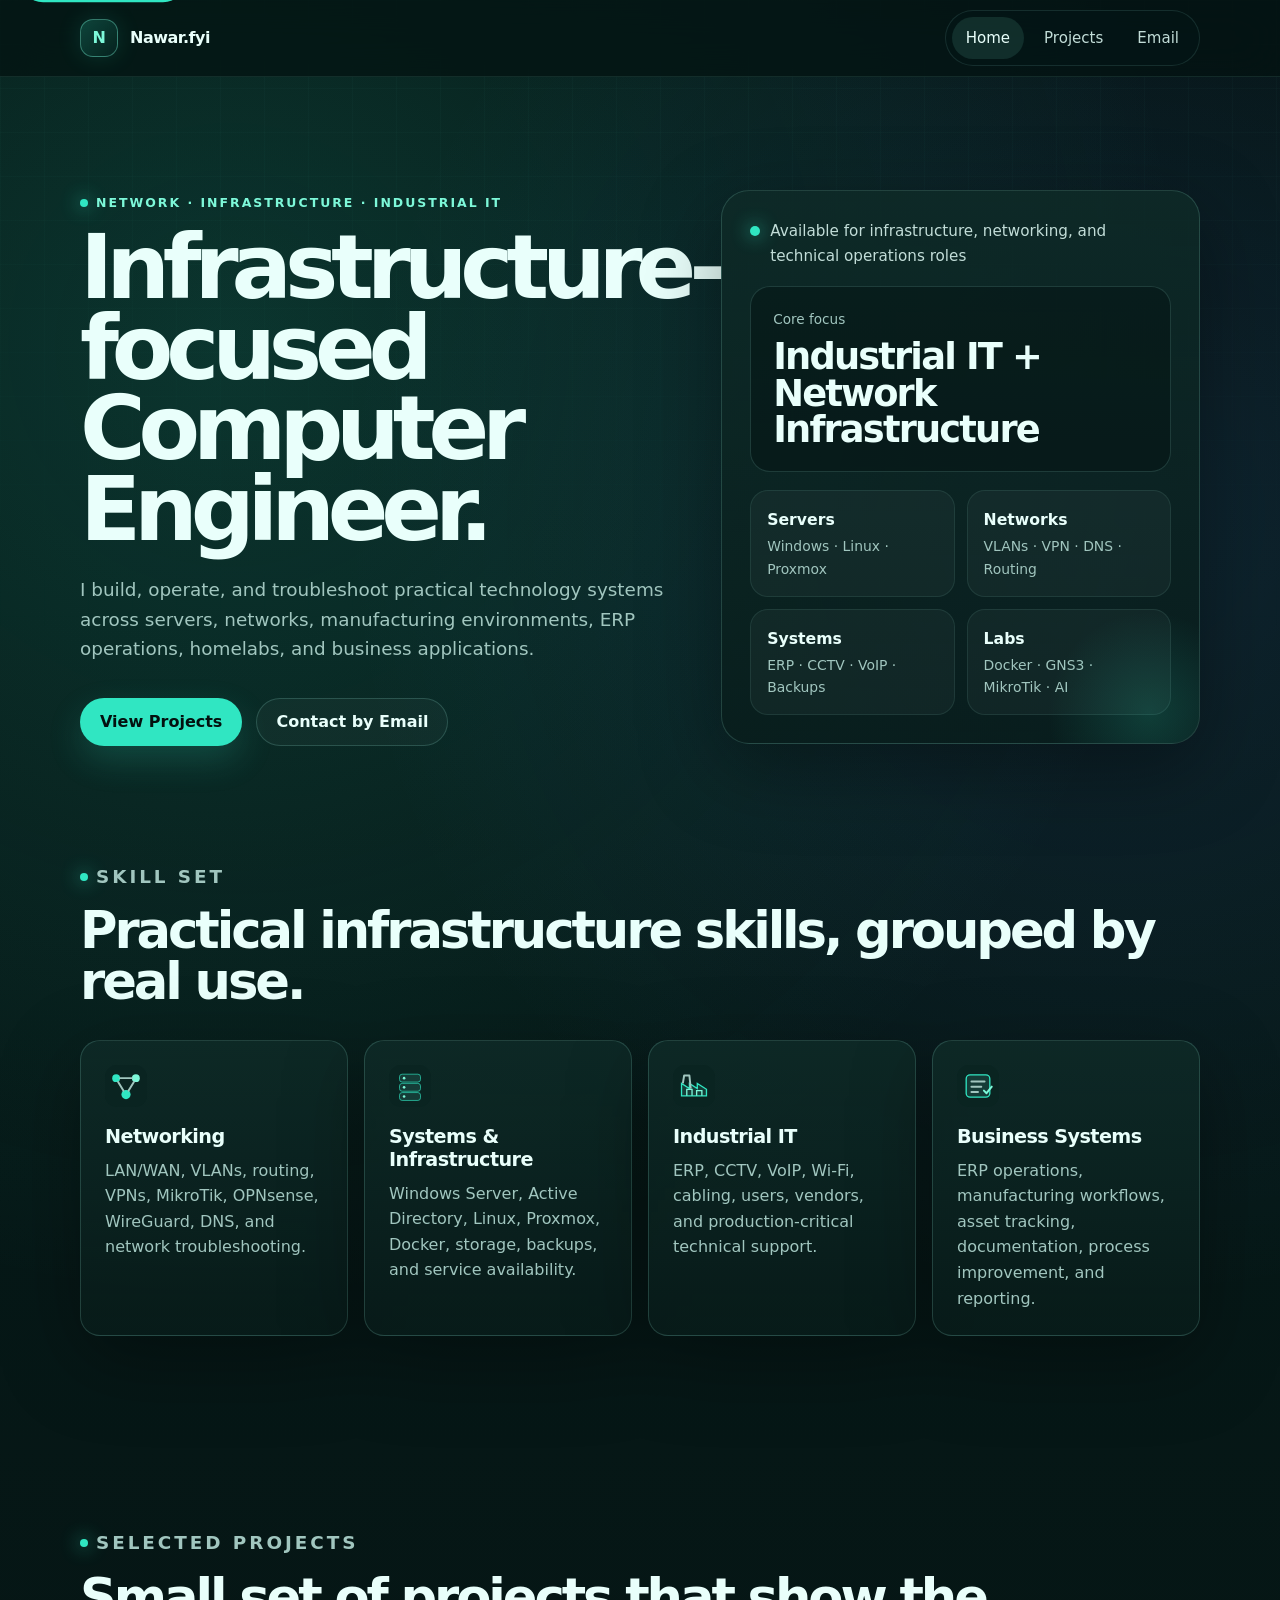
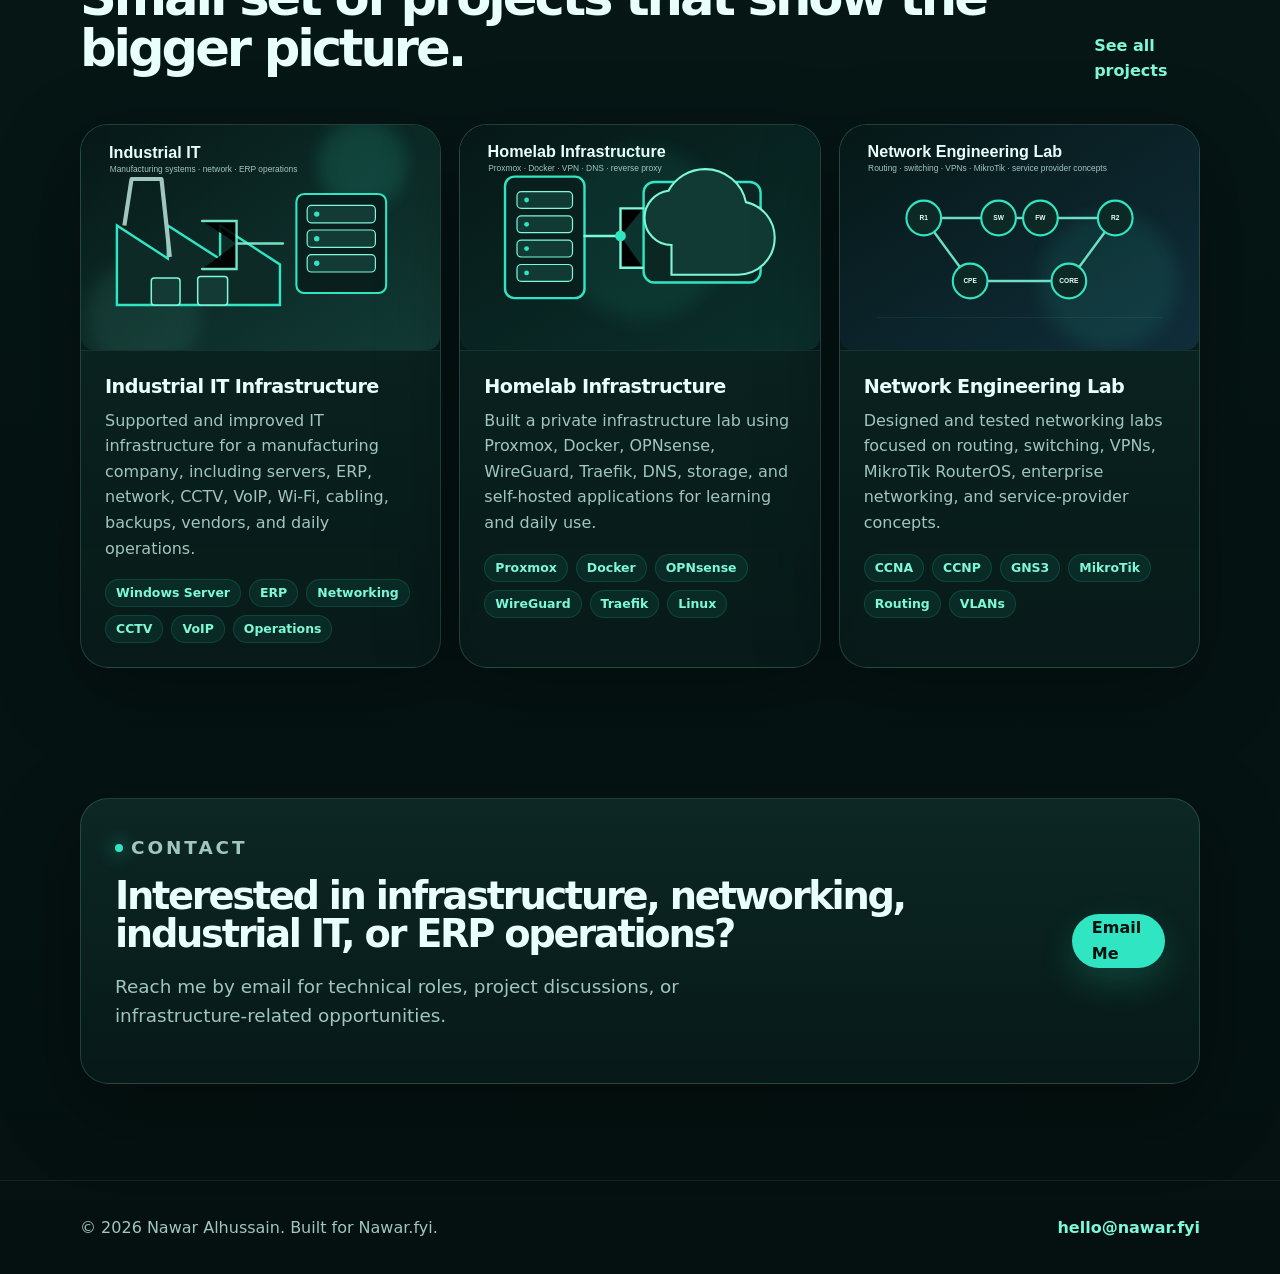
==== index.html @ 10128030 "Add files via upload" ====
<!doctype html>
<html lang="en">
<head>
  <meta charset="utf-8" />
  <meta name="viewport" content="width=device-width, initial-scale=1" />
  <title>Nawar Alhussain — Network & Infrastructure Engineer</title>
  <meta name="description" content="Infrastructure-focused Computer Engineer with hands-on experience in industrial IT, networking, systems administration, ERP operations, and homelab engineering." />
  <meta name="theme-color" content="#061817" />
  <meta property="og:title" content="Nawar Alhussain — Network & Infrastructure Engineer" />
  <meta property="og:description" content="Industrial IT, networking, systems administration, ERP operations, and self-hosted infrastructure." />
  <meta property="og:type" content="website" />
  <meta property="og:url" content="https://nawar.fyi" />
  <meta property="og:image" content="https://nawar.fyi/assets/img/og-image.svg" />
  <link rel="icon" href="assets/img/favicon.svg" type="image/svg+xml" />
  <link rel="stylesheet" href="assets/css/styles.css" />
</head>
<body data-page="home">
  <a class="skip-link" href="#main">Skip to content</a>
  <div id="site-header"></div>
  <main id="main"></main>
  <div id="site-footer"></div>
  <script src="assets/js/site-config.js"></script>
  <script src="assets/js/app.js"></script>
</body>
</html>
---- assets/css/styles.css ----
:root {
  --bg: #061817;
  --bg-soft: #0a211f;
  --bg-card: rgba(14, 42, 39, 0.82);
  --bg-card-solid: #0e2a27;
  --text: #e9fffb;
  --muted: #a1c6bf;
  --muted-strong: #c2ddd8;
  --line: rgba(148, 230, 216, 0.18);
  --accent: #30e6c2;
  --accent-2: #7df8d9;
  --accent-dark: #0a8f7d;
  --shadow: 0 24px 80px rgba(0, 0, 0, 0.35);
  --radius-lg: 28px;
  --radius-md: 20px;
  --radius-sm: 14px;
  --container: 1120px;
}

* { box-sizing: border-box; }

html {
  scroll-behavior: smooth;
  background: var(--bg);
}

body {
  margin: 0;
  font-family: Inter, ui-sans-serif, system-ui, -apple-system, BlinkMacSystemFont, "Segoe UI", sans-serif;
  background:
    radial-gradient(circle at 18% 12%, rgba(48, 230, 194, 0.16), transparent 35%),
    radial-gradient(circle at 88% 18%, rgba(83, 149, 255, 0.12), transparent 30%),
    linear-gradient(180deg, #041211 0%, var(--bg) 42%, #041110 100%);
  color: var(--text);
  line-height: 1.6;
  min-height: 100vh;
}

body::before {
  content: "";
  position: fixed;
  inset: 0;
  pointer-events: none;
  background-image:
    linear-gradient(rgba(125, 248, 217, 0.035) 1px, transparent 1px),
    linear-gradient(90deg, rgba(125, 248, 217, 0.035) 1px, transparent 1px);
  background-size: 44px 44px;
  mask-image: linear-gradient(180deg, rgba(0,0,0,0.78), transparent 75%);
}

img {
  max-width: 100%;
  display: block;
}

a {
  color: inherit;
  text-decoration: none;
}

p, h1, h2, h3 { margin-top: 0; }

.container {
  width: min(var(--container), calc(100% - 40px));
  margin-inline: auto;
}

.narrow {
  max-width: 820px;
}

.skip-link {
  position: absolute;
  left: 20px;
  top: 20px;
  transform: translateY(-140%);
  padding: 10px 14px;
  border-radius: 999px;
  background: var(--accent);
  color: #03110f;
  font-weight: 800;
  z-index: 100;
}

.skip-link:focus { transform: translateY(0); }

.site-header {
  position: sticky;
  top: 0;
  z-index: 20;
  backdrop-filter: blur(20px);
  background: rgba(4, 18, 17, 0.72);
  border-bottom: 1px solid rgba(148, 230, 216, 0.10);
}

.nav-wrap {
  display: flex;
  align-items: center;
  justify-content: space-between;
  min-height: 76px;
  gap: 24px;
}

.brand {
  display: inline-flex;
  align-items: center;
  gap: 12px;
  font-weight: 850;
  letter-spacing: -0.03em;
}

.brand-mark {
  display: grid;
  place-items: center;
  width: 38px;
  height: 38px;
  border: 1px solid rgba(125, 248, 217, 0.38);
  border-radius: 13px;
  background: linear-gradient(135deg, rgba(48, 230, 194, 0.22), rgba(48, 230, 194, 0.05));
  color: var(--accent-2);
  box-shadow: 0 0 24px rgba(48, 230, 194, 0.14);
}

.brand-text { color: var(--text); }

.site-nav {
  display: flex;
  align-items: center;
  gap: 6px;
  padding: 6px;
  border: 1px solid rgba(148, 230, 216, 0.12);
  border-radius: 999px;
  background: rgba(6, 24, 23, 0.62);
}

.site-nav a {
  padding: 9px 14px;
  border-radius: 999px;
  color: var(--muted-strong);
  font-size: 0.94rem;
  transition: 180ms ease;
}

.site-nav a:hover,
.site-nav a[aria-current="page"] {
  color: var(--text);
  background: rgba(125, 248, 217, 0.11);
}

.section {
  padding: 96px 0;
  position: relative;
}

.compact-section { padding-top: 44px; }

.hero {
  padding-top: 112px;
  padding-bottom: 72px;
}

.hero-grid {
  display: grid;
  grid-template-columns: minmax(0, 1.1fr) minmax(320px, 0.9fr);
  gap: 56px;
  align-items: center;
}

.eyebrow {
  display: inline-flex;
  align-items: center;
  gap: 8px;
  color: var(--accent-2);
  font-size: 0.78rem;
  font-weight: 800;
  text-transform: uppercase;
  letter-spacing: 0.16em;
  margin-bottom: 14px;
}

.eyebrow::before {
  content: "";
  width: 8px;
  height: 8px;
  border-radius: 50%;
  background: var(--accent);
  box-shadow: 0 0 18px rgba(48, 230, 194, 0.9);
}

h1 {
  font-size: clamp(3.1rem, 7vw, 6.7rem);
  line-height: 0.9;
  letter-spacing: -0.08em;
  margin-bottom: 26px;
  max-width: 780px;
}

h2 {
  font-size: clamp(2rem, 4vw, 3.35rem);
  line-height: 1;
  letter-spacing: -0.06em;
  margin-bottom: 18px;
}

h3 {
  font-size: 1.2rem;
  line-height: 1.2;
  letter-spacing: -0.03em;
  margin-bottom: 10px;
}

.hero-lead,
.page-hero p,
.section-heading p,
.contact-card p {
  color: var(--muted);
  font-size: 1.15rem;
  max-width: 690px;
}

.hero-actions {
  display: flex;
  flex-wrap: wrap;
  gap: 14px;
  margin-top: 34px;
}

.button {
  display: inline-flex;
  align-items: center;
  justify-content: center;
  min-height: 48px;
  padding: 0 19px;
  border-radius: 999px;
  font-weight: 850;
  border: 1px solid transparent;
  transition: transform 180ms ease, border-color 180ms ease, background 180ms ease;
}

.button:hover { transform: translateY(-2px); }

.button-primary {
  background: var(--accent);
  color: #03110f;
  box-shadow: 0 14px 34px rgba(48, 230, 194, 0.18);
}

.button-ghost {
  border-color: rgba(148, 230, 216, 0.20);
  color: var(--text);
  background: rgba(255, 255, 255, 0.03);
}

.hero-card,
.skill-card,
.project-card,
.contact-card {
  border: 1px solid var(--line);
  background: linear-gradient(180deg, rgba(14, 42, 39, 0.88), rgba(8, 28, 26, 0.78));
  box-shadow: var(--shadow);
}

.hero-card {
  position: relative;
  overflow: hidden;
  padding: 28px;
  border-radius: var(--radius-lg);
}

.hero-card::after {
  content: "";
  position: absolute;
  inset: auto -60px -80px auto;
  width: 220px;
  height: 220px;
  background: radial-gradient(circle, rgba(48, 230, 194, 0.16), transparent 65%);
}

.status-row {
  display: flex;
  align-items: flex-start;
  gap: 10px;
  color: var(--muted-strong);
  font-size: 0.95rem;
  margin-bottom: 18px;
}

.status-dot {
  flex: 0 0 auto;
  width: 10px;
  height: 10px;
  margin-top: 7px;
  border-radius: 50%;
  background: var(--accent);
  box-shadow: 0 0 18px rgba(48, 230, 194, 0.9);
}

.signal-card {
  padding: 22px;
  border: 1px solid rgba(148, 230, 216, 0.16);
  border-radius: 20px;
  background: rgba(4, 18, 17, 0.44);
  margin-bottom: 18px;
}

.signal-label {
  display: block;
  color: var(--muted);
  font-size: 0.85rem;
  margin-bottom: 8px;
}

.signal-card strong {
  display: block;
  font-size: clamp(1.6rem, 3vw, 2.3rem);
  line-height: 1;
  letter-spacing: -0.05em;
}

.metric-grid {
  display: grid;
  grid-template-columns: repeat(2, 1fr);
  gap: 12px;
}

.metric-grid div {
  padding: 16px;
  border-radius: 18px;
  background: rgba(255, 255, 255, 0.035);
  border: 1px solid rgba(148, 230, 216, 0.10);
}

.metric-grid strong,
.metric-grid span { display: block; }
.metric-grid strong { font-size: 0.98rem; }
.metric-grid span { color: var(--muted); font-size: 0.87rem; margin-top: 3px; }

.section-heading {
  margin-bottom: 32px;
}

.split-heading {
  display: flex;
  justify-content: space-between;
  align-items: end;
  gap: 24px;
}

.text-link {
  color: var(--accent-2);
  font-weight: 850;
  padding-bottom: 8px;
}

.skill-grid {
  display: grid;
  grid-template-columns: repeat(4, 1fr);
  gap: 16px;
}

.skill-card {
  padding: 24px;
  border-radius: var(--radius-md);
}

.skill-card img {
  width: 42px;
  height: 42px;
  margin-bottom: 18px;
}

.skill-card p,
.project-card p {
  color: var(--muted);
  margin-bottom: 0;
}

.project-grid {
  display: grid;
  gap: 18px;
}

.project-grid.three {
  grid-template-columns: repeat(3, 1fr);
}

.project-grid.two {
  grid-template-columns: repeat(2, 1fr);
}

.project-card {
  overflow: hidden;
  border-radius: var(--radius-lg);
  transition: transform 180ms ease, border-color 180ms ease;
}

.project-card:hover {
  transform: translateY(-4px);
  border-color: rgba(125, 248, 217, 0.34);
}

.project-image {
  display: block;
  overflow: hidden;
  background: #071b1a;
  border-bottom: 1px solid rgba(148, 230, 216, 0.11);
}

.project-image img {
  width: 100%;
  aspect-ratio: 16 / 10;
  object-fit: cover;
}

.project-body {
  padding: 24px;
}

.project-card-large .project-body {
  padding: 28px;
}

.project-card-large h2 {
  font-size: clamp(1.7rem, 2.5vw, 2.4rem);
}

.tag-list {
  display: flex;
  flex-wrap: wrap;
  gap: 8px;
  margin-top: 18px;
}

.tag-list span {
  display: inline-flex;
  align-items: center;
  min-height: 28px;
  padding: 0 10px;
  border-radius: 999px;
  color: var(--accent-2);
  background: rgba(48, 230, 194, 0.08);
  border: 1px solid rgba(48, 230, 194, 0.14);
  font-size: 0.78rem;
  font-weight: 750;
}

.contact-band { padding-top: 34px; }

.contact-card {
  display: flex;
  align-items: center;
  justify-content: space-between;
  gap: 32px;
  padding: 34px;
  border-radius: var(--radius-lg);
}

.contact-card h2 {
  font-size: clamp(1.7rem, 3vw, 2.6rem);
}

.site-footer {
  padding: 34px 0;
  color: var(--muted);
  border-top: 1px solid rgba(148, 230, 216, 0.10);
}

.footer-wrap {
  display: flex;
  justify-content: space-between;
  gap: 20px;
  align-items: center;
}

.footer-wrap p { margin: 0; }
.footer-wrap a { color: var(--accent-2); font-weight: 750; }

.page-hero {
  padding-top: 118px;
  padding-bottom: 44px;
}

.page-hero h1 {
  max-width: 860px;
  font-size: clamp(2.7rem, 5vw, 5.4rem);
}

.projects-section { padding-top: 32px; }

@media (max-width: 920px) {
  .hero-grid,
  .project-grid.two,
  .project-grid.three,
  .skill-grid {
    grid-template-columns: 1fr;
  }

  .hero {
    padding-top: 78px;
  }

  .skill-grid {
    grid-template-columns: repeat(2, 1fr);
  }

  .split-heading,
  .contact-card,
  .footer-wrap {
    align-items: flex-start;
    flex-direction: column;
  }
}

@media (max-width: 620px) {
  .container {
    width: min(100% - 28px, var(--container));
  }

  .nav-wrap {
    min-height: auto;
    padding: 14px 0;
    align-items: flex-start;
    flex-direction: column;
  }

  .site-nav {
    width: 100%;
    justify-content: space-between;
  }

  .site-nav a {
    flex: 1;
    text-align: center;
    padding-inline: 8px;
  }

  .section {
    padding: 64px 0;
  }

  .hero { padding-top: 52px; }
  .page-hero { padding-top: 70px; }

  h1 {
    font-size: clamp(2.75rem, 16vw, 4.7rem);
  }

  .hero-lead,
  .page-hero p {
    font-size: 1.02rem;
  }

  .hero-card,
  .contact-card {
    padding: 22px;
  }

  .metric-grid,
  .skill-grid {
    grid-template-columns: 1fr;
  }

  .hero-actions .button,
  .contact-card .button {
    width: 100%;
  }
}
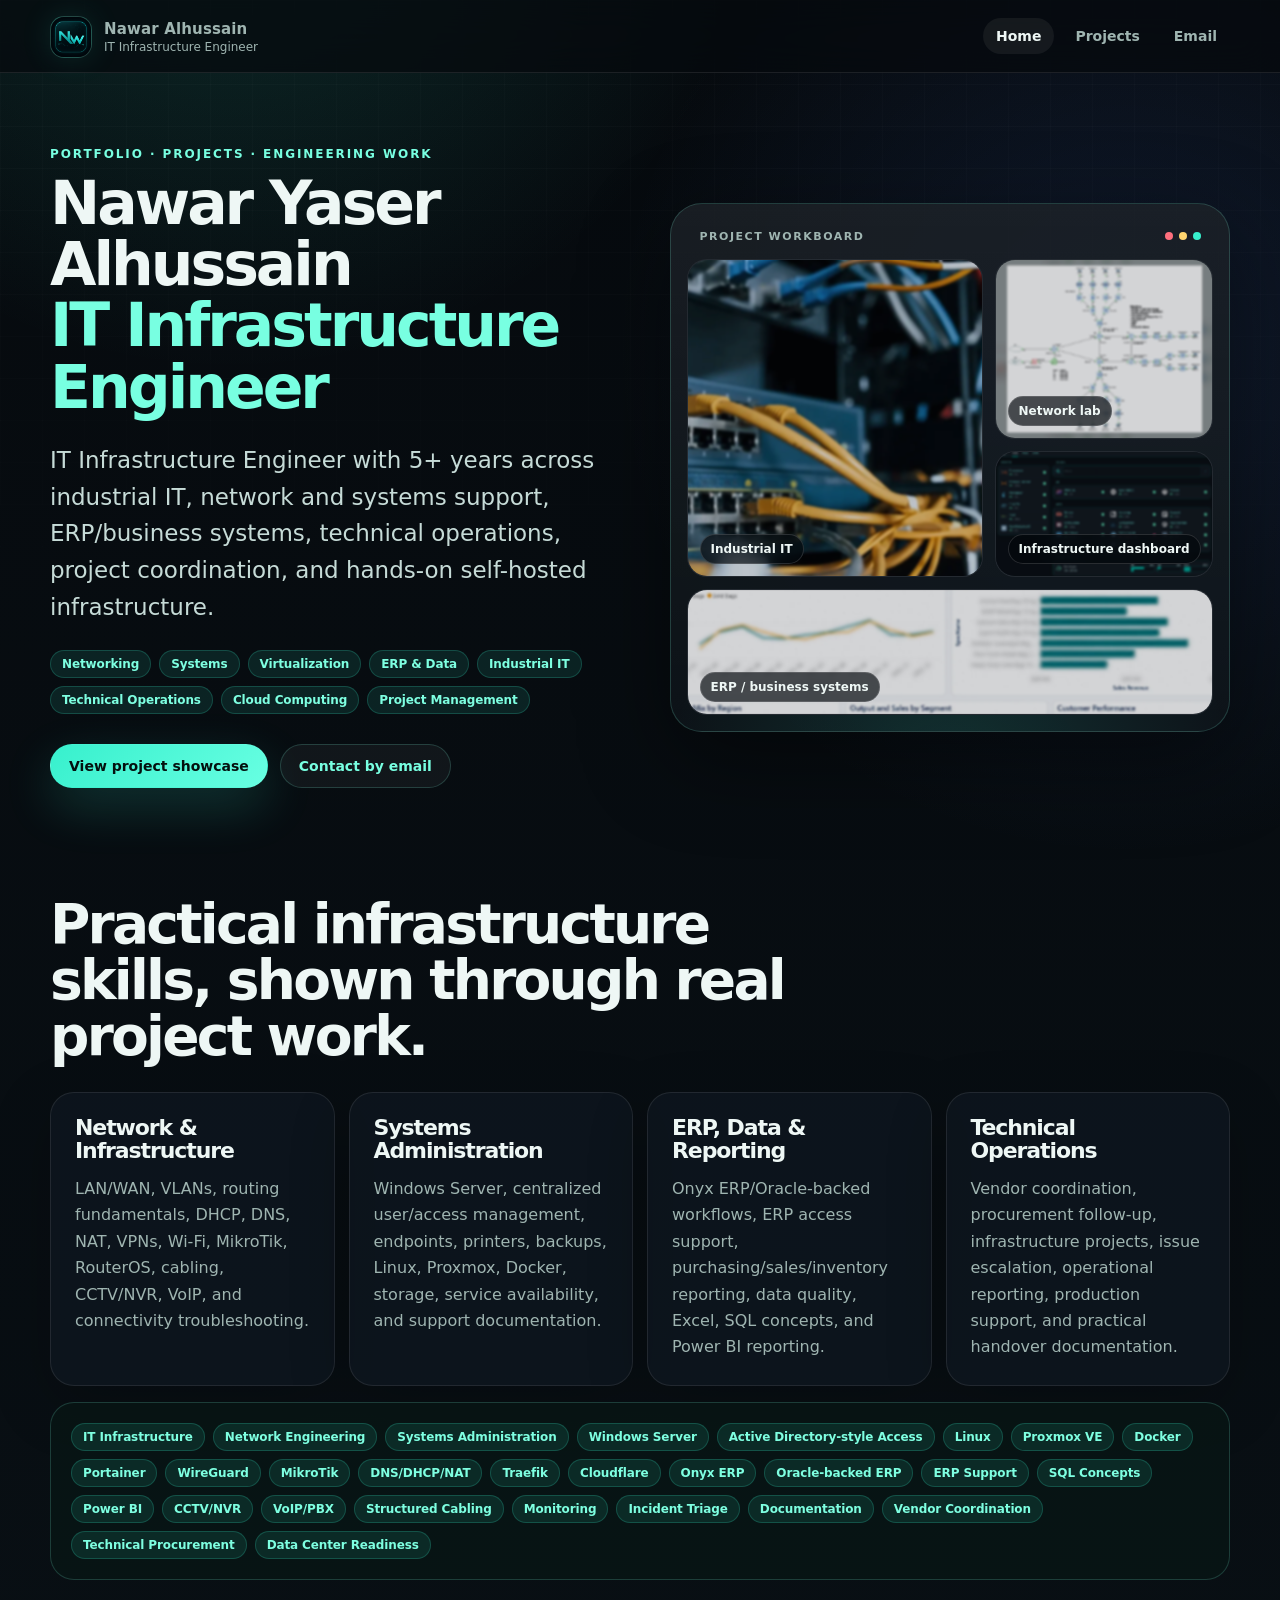
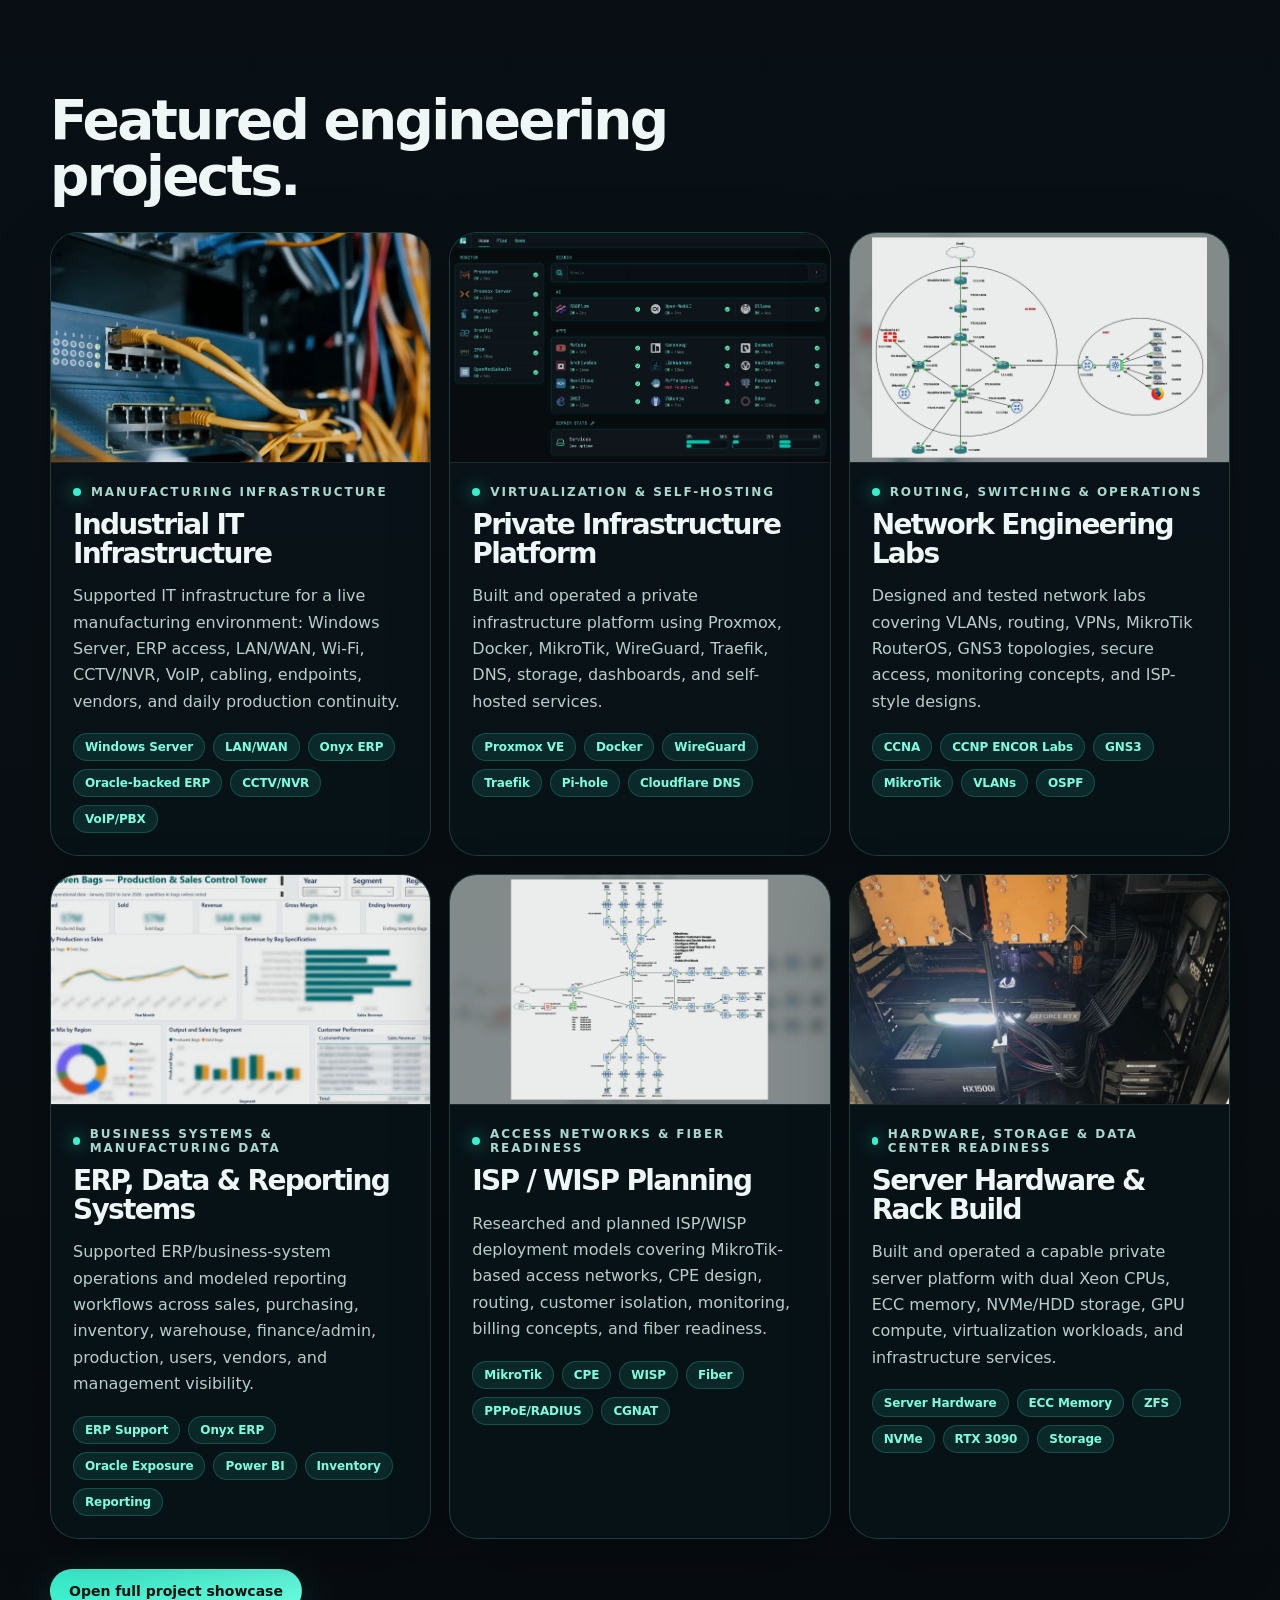
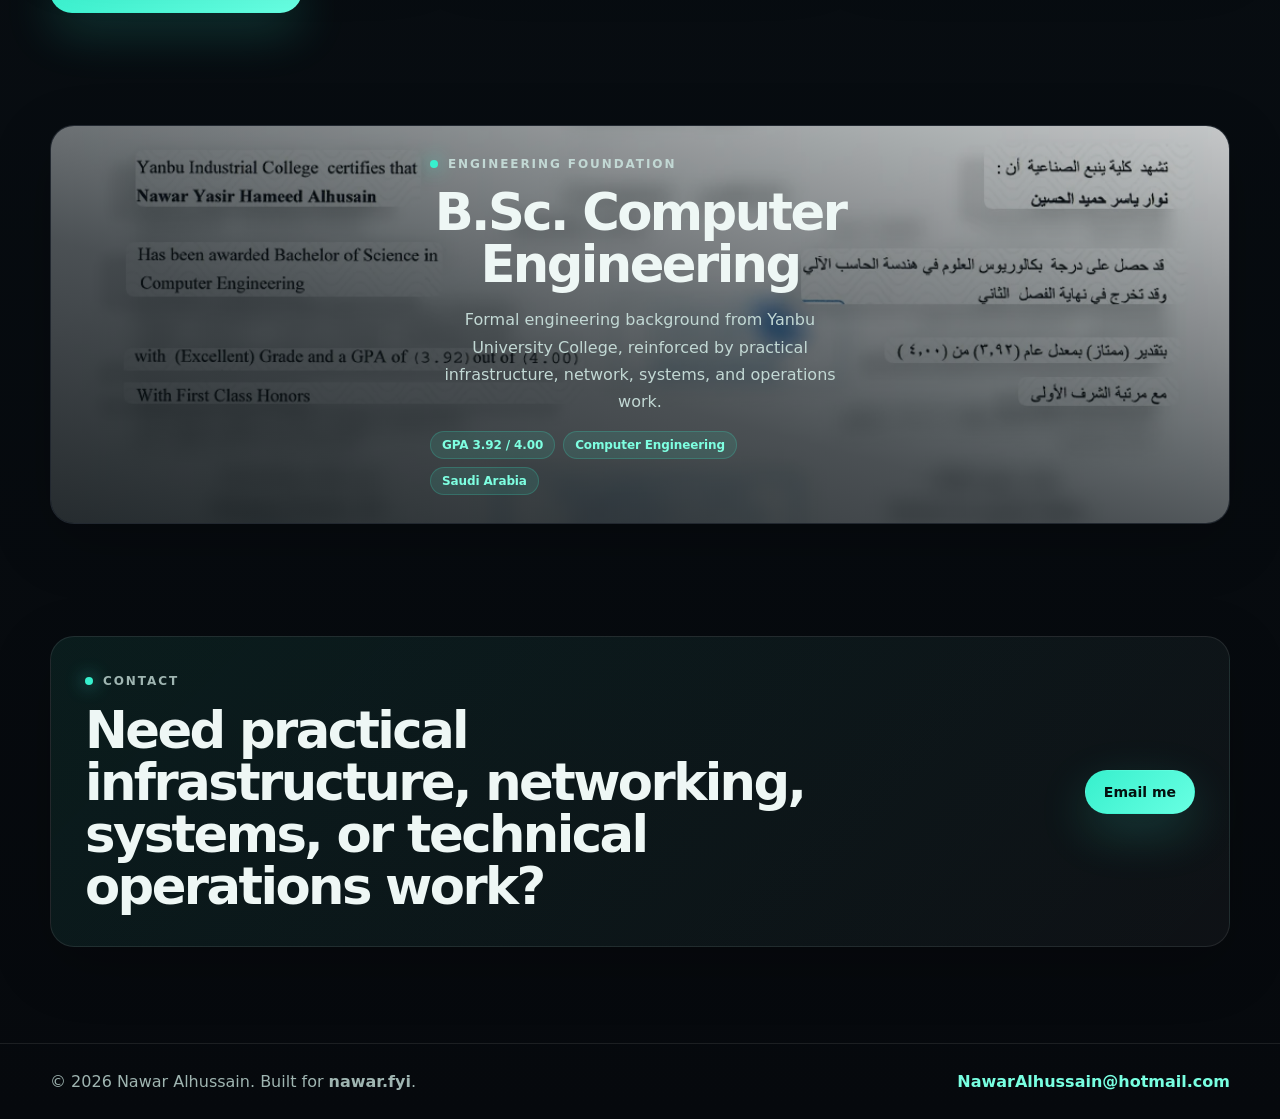
==== commit 48a9c49f: "Update portfolio site" ====
--- a/index.html
+++ b/index.html
@@ -3,23 +3,133 @@
 <head>
   <meta charset="utf-8" />
   <meta name="viewport" content="width=device-width, initial-scale=1" />
-  <title>Nawar Alhussain — Network & Infrastructure Engineer</title>
-  <meta name="description" content="Infrastructure-focused Computer Engineer with hands-on experience in industrial IT, networking, systems administration, ERP operations, and homelab engineering." />
-  <meta name="theme-color" content="#061817" />
-  <meta property="og:title" content="Nawar Alhussain — Network & Infrastructure Engineer" />
-  <meta property="og:description" content="Industrial IT, networking, systems administration, ERP operations, and self-hosted infrastructure." />
-  <meta property="og:type" content="website" />
-  <meta property="og:url" content="https://nawar.fyi" />
-  <meta property="og:image" content="https://nawar.fyi/assets/img/og-image.svg" />
-  <link rel="icon" href="assets/img/favicon.svg" type="image/svg+xml" />
+  <title>Nawar Alhussain — IT Infrastructure Engineer</title>
+  <meta name="description" content="Nawar Alhussain — IT Infrastructure Engineer focused on networking, systems, virtualization, ERP/data, industrial IT, and technical operations." />
+  <link rel="icon" type="image/png" sizes="32x32" href="assets/img/brand/favicon-32.png" />
+  <link rel="apple-touch-icon" href="assets/img/brand/apple-touch-icon.png" />
   <link rel="stylesheet" href="assets/css/styles.css" />
 </head>
-<body data-page="home">
-  <a class="skip-link" href="#main">Skip to content</a>
-  <div id="site-header"></div>
-  <main id="main"></main>
-  <div id="site-footer"></div>
-  <script src="assets/js/site-config.js"></script>
+<body>
+  <header class="site-header">
+    <div class="container nav">
+      <a class="brand" href="index.html" aria-label="Nawar Alhussain home">
+        <span class="brand-mark"><img src="assets/img/brand/nw-logo.png" alt="NW logo" /></span>
+        <span>
+          <strong data-site-name>Nawar Alhussain</strong>
+          <span data-site-title>IT Infrastructure Engineer</span>
+        </span>
+      </a>
+      <nav class="nav-links" aria-label="Main navigation">
+        <a class="active" href="index.html">Home</a>
+        <a href="projects.html">Projects</a>
+        <a data-mailto href="mailto:NawarAlhussain@hotmail.com">Email</a>
+      </nav>
+    </div>
+  </header>
+
+  <main>
+    <section class="hero">
+      <div class="container hero-grid">
+        <div>
+          <p class="kicker">Portfolio · Projects · Engineering Work</p>
+          <h1>
+            <span class="muted-line">Nawar Yaser Alhussain</span>
+            <span class="title-line">IT Infrastructure Engineer</span>
+          </h1>
+          <p class="lead" data-hero-summary></p>
+          <div class="chips hero-tags" data-hero-tags></div>
+          <div class="hero-actions">
+            <a class="button primary" href="projects.html">View project showcase</a>
+            <a class="button ghost" data-mailto href="mailto:NawarAlhussain@hotmail.com">Contact by email</a>
+          </div>
+        </div>
+
+        <aside class="proof-board" aria-label="Visual project board">
+          <div class="proof-board-header">
+            <span>Project workboard</span>
+            <div class="window-dots"><span></span><span></span><span></span></div>
+          </div>
+          <div class="proof-mosaic">
+            <a class="proof-tile large" href="projects.html#industrial-it">
+              <img src="assets/img/projects/industrial-network-cabinet.webp" alt="Industrial IT infrastructure" />
+              <span class="proof-tile-label">Industrial IT</span>
+            </a>
+            <a class="proof-tile" href="projects.html#network-labs">
+              <img src="assets/img/projects/isp-lab-topology.webp" alt="Network lab topology" />
+              <span class="proof-tile-label">Network lab</span>
+            </a>
+            <a class="proof-tile" href="projects.html#homelab-platform">
+              <img src="assets/img/projects/homelab-dashboard.webp" alt="Homelab dashboard" />
+              <span class="proof-tile-label">Infrastructure dashboard</span>
+            </a>
+            <a class="proof-tile wide" href="projects.html#erp-business-systems">
+              <img src="assets/img/projects/powerbi-dashboard.webp" alt="ERP systems dashboard" />
+              <span class="proof-tile-label">ERP / business systems</span>
+            </a>
+          </div>
+        </aside>
+      </div>
+    </section>
+
+
+    <section class="section">
+      <div class="container">
+        <div class="section-header">
+          <h2>Practical infrastructure skills, shown through real project work.</h2>
+        </div>
+        <div class="skill-grid" data-core-skills></div>
+        <div class="skill-cloud-panel reveal">
+          <div class="chips" data-skill-cloud></div>
+        </div>
+      </div>
+    </section>
+
+    <section class="section">
+      <div class="container">
+        <div class="section-header">
+          <h2>Featured engineering projects.</h2>
+        </div>
+        <div class="project-grid" data-featured-projects></div>
+        <div class="hero-actions">
+          <a class="button primary" href="projects.html">Open full project showcase</a>
+        </div>
+      </div>
+    </section>
+
+    <section class="section">
+      <div class="container credential-section">
+        <article class="credential-card reveal">
+          <p class="eyebrow"><span></span>Engineering foundation</p>
+          <h2>B.Sc. Computer Engineering</h2>
+          <p>Formal engineering background from Yanbu University College, reinforced by practical infrastructure, network, systems, and operations work.</p>
+          <div class="chips">
+            <span class="chip">GPA 3.92 / 4.00</span>
+            <span class="chip">Computer Engineering</span>
+            <span class="chip">Saudi Arabia</span>
+          </div>
+        </article>
+      </div>
+    </section>
+
+    <section class="section">
+      <div class="container contact-card reveal">
+        <div>
+          <p class="eyebrow"><span></span>Contact</p>
+          <h2>Need practical infrastructure, networking, systems, or technical operations work?</h2>
+        </div>
+        <a class="button primary" data-mailto href="mailto:NawarAlhussain@hotmail.com">Email me</a>
+      </div>
+    </section>
+  </main>
+
+  <footer class="site-footer">
+    <div class="container footer-row">
+      <span>© 2026 <span data-site-name>Nawar Alhussain</span>. Built for <strong>nawar.fyi</strong>.</span>
+      <a data-mailto data-site-email href="mailto:NawarAlhussain@hotmail.com">NawarAlhussain@hotmail.com</a>
+    </div>
+  </footer>
+
+  <script src="assets/js/site-data.js"></script>
   <script src="assets/js/app.js"></script>
 </body>
 </html>
--- a/assets/css/styles.css
+++ b/assets/css/styles.css
@@ -1,39 +1,36 @@
 :root {
-  --bg: #061817;
-  --bg-soft: #0a211f;
-  --bg-card: rgba(14, 42, 39, 0.82);
-  --bg-card-solid: #0e2a27;
-  --text: #e9fffb;
-  --muted: #a1c6bf;
-  --muted-strong: #c2ddd8;
-  --line: rgba(148, 230, 216, 0.18);
-  --accent: #30e6c2;
-  --accent-2: #7df8d9;
-  --accent-dark: #0a8f7d;
-  --shadow: 0 24px 80px rgba(0, 0, 0, 0.35);
-  --radius-lg: 28px;
-  --radius-md: 20px;
-  --radius-sm: 14px;
-  --container: 1120px;
+  --bg: #070b0f;
+  --bg-2: #0b1118;
+  --panel: rgba(15, 22, 31, 0.78);
+  --panel-solid: #111924;
+  --panel-2: rgba(20, 31, 44, 0.74);
+  --text: #eef7f5;
+  --muted: #9fb5b1;
+  --line: rgba(126, 255, 225, 0.18);
+  --line-soft: rgba(255, 255, 255, 0.09);
+  --accent: #37f0cd;
+  --accent-2: #78ffe1;
+  --accent-dark: #05372f;
+  --warning: #f5cf6f;
+  --shadow: 0 28px 90px rgba(0, 0, 0, 0.45);
+  --radius: 24px;
+  --max: 1180px;
+  --font: Inter, ui-sans-serif, system-ui, -apple-system, BlinkMacSystemFont, "Segoe UI", sans-serif;
 }
 
 * { box-sizing: border-box; }
 
-html {
-  scroll-behavior: smooth;
-  background: var(--bg);
-}
+html { scroll-behavior: smooth; }
 
 body {
   margin: 0;
-  font-family: Inter, ui-sans-serif, system-ui, -apple-system, BlinkMacSystemFont, "Segoe UI", sans-serif;
+  min-height: 100vh;
+  color: var(--text);
+  font-family: var(--font);
   background:
-    radial-gradient(circle at 18% 12%, rgba(48, 230, 194, 0.16), transparent 35%),
-    radial-gradient(circle at 88% 18%, rgba(83, 149, 255, 0.12), transparent 30%),
-    linear-gradient(180deg, #041211 0%, var(--bg) 42%, #041110 100%);
-  color: var(--text);
-  line-height: 1.6;
-  min-height: 100vh;
+    radial-gradient(circle at 18% -4%, rgba(55, 240, 205, 0.16), transparent 34rem),
+    radial-gradient(circle at 88% 8%, rgba(79, 130, 255, 0.12), transparent 32rem),
+    linear-gradient(180deg, #060a0e 0%, #091015 46%, #06090d 100%);
 }
 
 body::before {
@@ -42,526 +39,639 @@
   inset: 0;
   pointer-events: none;
   background-image:
-    linear-gradient(rgba(125, 248, 217, 0.035) 1px, transparent 1px),
-    linear-gradient(90deg, rgba(125, 248, 217, 0.035) 1px, transparent 1px);
-  background-size: 44px 44px;
-  mask-image: linear-gradient(180deg, rgba(0,0,0,0.78), transparent 75%);
-}
-
-img {
-  max-width: 100%;
-  display: block;
-}
-
-a {
-  color: inherit;
-  text-decoration: none;
-}
-
-p, h1, h2, h3 { margin-top: 0; }
+    linear-gradient(rgba(255,255,255,0.025) 1px, transparent 1px),
+    linear-gradient(90deg, rgba(255,255,255,0.018) 1px, transparent 1px);
+  background-size: 42px 42px;
+  mask-image: linear-gradient(to bottom, black, transparent 80%);
+  z-index: -1;
+}
+
+a { color: inherit; text-decoration: none; }
+
+img { max-width: 100%; display: block; }
 
 .container {
-  width: min(var(--container), calc(100% - 40px));
-  margin-inline: auto;
-}
-
-.narrow {
-  max-width: 820px;
-}
-
-.skip-link {
-  position: absolute;
-  left: 20px;
-  top: 20px;
-  transform: translateY(-140%);
-  padding: 10px 14px;
-  border-radius: 999px;
-  background: var(--accent);
-  color: #03110f;
-  font-weight: 800;
-  z-index: 100;
-}
-
-.skip-link:focus { transform: translateY(0); }
+  width: min(var(--max), calc(100% - 40px));
+  margin: 0 auto;
+}
 
 .site-header {
   position: sticky;
   top: 0;
   z-index: 20;
-  backdrop-filter: blur(20px);
-  background: rgba(4, 18, 17, 0.72);
-  border-bottom: 1px solid rgba(148, 230, 216, 0.10);
-}
-
-.nav-wrap {
+  backdrop-filter: blur(18px);
+  background: rgba(6, 10, 14, 0.74);
+  border-bottom: 1px solid var(--line-soft);
+}
+
+.nav {
+  height: 72px;
   display: flex;
   align-items: center;
   justify-content: space-between;
-  min-height: 76px;
   gap: 24px;
 }
 
 .brand {
+  display: flex;
+  align-items: center;
+  gap: 12px;
+  min-width: 0;
+}
+
+.brand-mark {
+  width: 42px;
+  height: 42px;
+  display: grid;
+  place-items: center;
+  border: 1px solid var(--line);
+  border-radius: 14px;
+  background: linear-gradient(135deg, rgba(55,240,205,0.20), rgba(255,255,255,0.04));
+  color: var(--accent-2);
+  box-shadow: 0 0 32px rgba(55, 240, 205, 0.12);
+  font-weight: 900;
+}
+
+.brand strong { display: block; font-size: 15px; letter-spacing: 0.01em; }
+.brand span { display: block; color: var(--muted); font-size: 12px; margin-top: 2px; }
+
+.nav-links {
+  display: flex;
+  align-items: center;
+  gap: 8px;
+}
+
+.nav-links a {
+  color: var(--muted);
+  font-size: 14px;
+  font-weight: 700;
+  padding: 10px 13px;
+  border-radius: 999px;
+  transition: color 160ms ease, background 160ms ease;
+}
+
+.nav-links a:hover,
+.nav-links a.active {
+  color: var(--text);
+  background: rgba(255,255,255,0.06);
+}
+
+.button {
   display: inline-flex;
   align-items: center;
-  gap: 12px;
-  font-weight: 850;
-  letter-spacing: -0.03em;
-}
-
-.brand-mark {
-  display: grid;
-  place-items: center;
-  width: 38px;
-  height: 38px;
-  border: 1px solid rgba(125, 248, 217, 0.38);
-  border-radius: 13px;
-  background: linear-gradient(135deg, rgba(48, 230, 194, 0.22), rgba(48, 230, 194, 0.05));
+  justify-content: center;
+  gap: 10px;
+  min-height: 44px;
+  padding: 0 18px;
+  border-radius: 999px;
+  border: 1px solid var(--line);
+  background: rgba(255, 255, 255, 0.045);
+  color: var(--text);
+  font-weight: 900;
+  font-size: 14px;
+  box-shadow: none;
+  transition: transform 160ms ease, border-color 160ms ease, background 160ms ease;
+}
+
+.button:hover { transform: translateY(-1px); border-color: rgba(120, 255, 225, 0.45); background: rgba(255,255,255,0.075); }
+.button.primary { background: linear-gradient(135deg, var(--accent), #68ffe2); color: #04100e; border-color: transparent; box-shadow: 0 18px 50px rgba(55,240,205,0.19); }
+.button.ghost { color: var(--accent-2); }
+
+.hero {
+  padding: 74px 0 52px;
+}
+
+.hero-grid {
+  display: grid;
+  grid-template-columns: 1.02fr 0.98fr;
+  gap: 38px;
+  align-items: center;
+}
+
+.kicker,
+.eyebrow {
+  margin: 0 0 12px;
   color: var(--accent-2);
-  box-shadow: 0 0 24px rgba(48, 230, 194, 0.14);
-}
-
-.brand-text { color: var(--text); }
-
-.site-nav {
-  display: flex;
-  align-items: center;
-  gap: 6px;
-  padding: 6px;
-  border: 1px solid rgba(148, 230, 216, 0.12);
-  border-radius: 999px;
-  background: rgba(6, 24, 23, 0.62);
-}
-
-.site-nav a {
-  padding: 9px 14px;
-  border-radius: 999px;
-  color: var(--muted-strong);
-  font-size: 0.94rem;
-  transition: 180ms ease;
-}
-
-.site-nav a:hover,
-.site-nav a[aria-current="page"] {
-  color: var(--text);
-  background: rgba(125, 248, 217, 0.11);
-}
-
-.section {
-  padding: 96px 0;
-  position: relative;
-}
-
-.compact-section { padding-top: 44px; }
-
-.hero {
-  padding-top: 112px;
-  padding-bottom: 72px;
-}
-
-.hero-grid {
-  display: grid;
-  grid-template-columns: minmax(0, 1.1fr) minmax(320px, 0.9fr);
-  gap: 56px;
-  align-items: center;
-}
-
-.eyebrow {
-  display: inline-flex;
-  align-items: center;
-  gap: 8px;
-  color: var(--accent-2);
-  font-size: 0.78rem;
-  font-weight: 800;
   text-transform: uppercase;
   letter-spacing: 0.16em;
-  margin-bottom: 14px;
-}
-
-.eyebrow::before {
-  content: "";
-  width: 8px;
-  height: 8px;
-  border-radius: 50%;
-  background: var(--accent);
-  box-shadow: 0 0 18px rgba(48, 230, 194, 0.9);
-}
-
-h1 {
-  font-size: clamp(3.1rem, 7vw, 6.7rem);
-  line-height: 0.9;
-  letter-spacing: -0.08em;
-  margin-bottom: 26px;
-  max-width: 780px;
-}
-
-h2 {
-  font-size: clamp(2rem, 4vw, 3.35rem);
-  line-height: 1;
-  letter-spacing: -0.06em;
-  margin-bottom: 18px;
-}
-
-h3 {
-  font-size: 1.2rem;
-  line-height: 1.2;
-  letter-spacing: -0.03em;
-  margin-bottom: 10px;
-}
-
-.hero-lead,
-.page-hero p,
-.section-heading p,
-.contact-card p {
-  color: var(--muted);
-  font-size: 1.15rem;
-  max-width: 690px;
-}
-
-.hero-actions {
-  display: flex;
-  flex-wrap: wrap;
-  gap: 14px;
-  margin-top: 34px;
-}
-
-.button {
+  font-weight: 900;
+  font-size: 12px;
+}
+
+.eyebrow { color: #a8d9d1; display: flex; align-items: center; gap: 10px; }
+.eyebrow span { width: 8px; height: 8px; border-radius: 999px; background: var(--accent); box-shadow: 0 0 18px rgba(55,240,205,0.9); }
+
+h1, h2, h3 { margin: 0; line-height: 1.02; letter-spacing: -0.05em; }
+
+.hero h1 {
+  font-size: clamp(54px, 8vw, 60px);
+  max-width: 820px;
+}
+
+.hero h1 .muted-line { display: block; }
+.hero h1 .title-line { display: block; color: var(--accent-2); }
+
+.lead {
+  margin: 24px 0 0;
+  color: #c6dbd7;
+  max-width: 720px;
+  font-size: clamp(18px, 2.1vw, 23px);
+  line-height: 1.6;
+}
+
+.hero-actions { display: flex; gap: 12px; flex-wrap: wrap; margin-top: 30px; }
+
+.chips { display: flex; flex-wrap: wrap; gap: 8px; }
+.chips.large { margin-top: 18px; gap: 10px; }
+.chip {
   display: inline-flex;
   align-items: center;
-  justify-content: center;
-  min-height: 48px;
-  padding: 0 19px;
+  min-height: 28px;
+  padding: 6px 11px;
   border-radius: 999px;
-  font-weight: 850;
-  border: 1px solid transparent;
-  transition: transform 180ms ease, border-color 180ms ease, background 180ms ease;
-}
-
-.button:hover { transform: translateY(-2px); }
-
-.button-primary {
-  background: var(--accent);
-  color: #03110f;
-  box-shadow: 0 14px 34px rgba(48, 230, 194, 0.18);
-}
-
-.button-ghost {
-  border-color: rgba(148, 230, 216, 0.20);
-  color: var(--text);
-  background: rgba(255, 255, 255, 0.03);
-}
-
-.hero-card,
-.skill-card,
-.project-card,
-.contact-card {
+  background: rgba(55,240,205,0.10);
+  border: 1px solid rgba(55,240,205,0.20);
+  color: #7effe1;
+  font-size: 12px;
+  font-weight: 900;
+  letter-spacing: -0.01em;
+}
+
+.hero-tags { margin-top: 24px; }
+
+.proof-board {
+  position: relative;
+  min-height: 520px;
   border: 1px solid var(--line);
-  background: linear-gradient(180deg, rgba(14, 42, 39, 0.88), rgba(8, 28, 26, 0.78));
+  border-radius: 32px;
+  background:
+    linear-gradient(180deg, rgba(255,255,255,0.065), rgba(255,255,255,0.02)),
+    rgba(9, 15, 21, 0.76);
   box-shadow: var(--shadow);
-}
-
-.hero-card {
-  position: relative;
-  overflow: hidden;
-  padding: 28px;
-  border-radius: var(--radius-lg);
-}
-
-.hero-card::after {
+  padding: 16px;
+  overflow: hidden;
+}
+
+.proof-board::after {
   content: "";
   position: absolute;
-  inset: auto -60px -80px auto;
-  width: 220px;
-  height: 220px;
-  background: radial-gradient(circle, rgba(48, 230, 194, 0.16), transparent 65%);
-}
-
-.status-row {
-  display: flex;
-  align-items: flex-start;
-  gap: 10px;
-  color: var(--muted-strong);
-  font-size: 0.95rem;
-  margin-bottom: 18px;
-}
-
-.status-dot {
-  flex: 0 0 auto;
-  width: 10px;
-  height: 10px;
-  margin-top: 7px;
-  border-radius: 50%;
-  background: var(--accent);
-  box-shadow: 0 0 18px rgba(48, 230, 194, 0.9);
-}
-
-.signal-card {
-  padding: 22px;
-  border: 1px solid rgba(148, 230, 216, 0.16);
-  border-radius: 20px;
-  background: rgba(4, 18, 17, 0.44);
-  margin-bottom: 18px;
-}
-
-.signal-label {
-  display: block;
-  color: var(--muted);
-  font-size: 0.85rem;
-  margin-bottom: 8px;
-}
-
-.signal-card strong {
-  display: block;
-  font-size: clamp(1.6rem, 3vw, 2.3rem);
-  line-height: 1;
-  letter-spacing: -0.05em;
-}
-
-.metric-grid {
-  display: grid;
-  grid-template-columns: repeat(2, 1fr);
-  gap: 12px;
-}
-
-.metric-grid div {
-  padding: 16px;
-  border-radius: 18px;
-  background: rgba(255, 255, 255, 0.035);
-  border: 1px solid rgba(148, 230, 216, 0.10);
-}
-
-.metric-grid strong,
-.metric-grid span { display: block; }
-.metric-grid strong { font-size: 0.98rem; }
-.metric-grid span { color: var(--muted); font-size: 0.87rem; margin-top: 3px; }
-
-.section-heading {
-  margin-bottom: 32px;
-}
-
-.split-heading {
+  inset: auto -20% -38% -20%;
+  height: 55%;
+  background: radial-gradient(circle, rgba(55,240,205,0.14), transparent 68%);
+  pointer-events: none;
+}
+
+.proof-board-header {
   display: flex;
   justify-content: space-between;
+  align-items: center;
+  gap: 12px;
+  padding: 10px 12px 16px;
+  color: var(--muted);
+  text-transform: uppercase;
+  letter-spacing: 0.14em;
+  font-size: 11px;
+  font-weight: 900;
+}
+
+.window-dots { display: flex; gap: 6px; }
+.window-dots span {
+  width: 8px; height: 8px; border-radius: 999px; background: rgba(255,255,255,0.25);
+}
+.window-dots span:nth-child(1) { background: #ff6f7d; }
+.window-dots span:nth-child(2) { background: #ffd56f; }
+.window-dots span:nth-child(3) { background: var(--accent); }
+
+.proof-mosaic {
+  position: relative;
+  display: grid;
+  grid-template-columns: 1.15fr 0.85fr;
+  grid-template-rows: 180px 126px 126px;
+  gap: 12px;
+  z-index: 1;
+}
+
+.proof-tile {
+  position: relative;
+  overflow: hidden;
+  border-radius: 20px;
+  border: 1px solid var(--line-soft);
+  background: #0e151d;
+}
+
+.proof-tile.large { grid-row: span 2; }
+.proof-tile.wide { grid-column: span 2; }
+
+.proof-tile img {
+  width: 100%; height: 100%; object-fit: cover;
+  opacity: 0.82;
+  filter: blur(1.1px) saturate(1.05);
+  transform: scale(1.02);
+}
+
+.proof-tile:hover img { filter: blur(0); opacity: 1; }
+
+.proof-tile-label {
+  position: absolute;
+  left: 12px;
+  bottom: 12px;
+  display: inline-flex;
+  align-items: center;
+  gap: 8px;
+  padding: 7px 10px;
+  border: 1px solid rgba(255,255,255,0.14);
+  border-radius: 999px;
+  background: rgba(4, 8, 12, 0.68);
+  backdrop-filter: blur(10px);
+  color: var(--text);
+  font-size: 12px;
+  font-weight: 900;
+}
+
+.section { padding: 56px 0; }
+.section.compact { padding-top: 20px; }
+
+.section-header {
+  display: flex;
   align-items: end;
+  justify-content: space-between;
+  gap: 28px;
+  margin-bottom: 28px;
+}
+
+.section-header h2 {
+  font-size: clamp(34px, 4.3vw, 58px);
+  max-width: 760px;
+}
+
+.section-header p {
+  color: var(--muted);
+  line-height: 1.7;
+  max-width: 460px;
+  margin: 0;
+}
+
+.stats-grid {
+  display: grid;
+  grid-template-columns: repeat(6, 1fr);
+  gap: 10px;
+  margin-top: 34px;
+}
+
+.stat-card {
+  min-height: 116px;
+  padding: 18px;
+  border: 1px solid var(--line-soft);
+  border-radius: 20px;
+  background: rgba(255,255,255,0.045);
+}
+.stat-card strong { display: block; font-size: 26px; letter-spacing: -0.04em; }
+.stat-card span { display: block; margin-top: 8px; color: var(--muted); line-height: 1.35; font-size: 13px; }
+
+.skill-grid {
+  display: grid;
+  grid-template-columns: repeat(4, 1fr);
+  gap: 14px;
+}
+
+.skill-card,
+.detail-card,
+.credential-card,
+.contact-card {
+  border: 1px solid var(--line-soft);
+  border-radius: var(--radius);
+  background: var(--panel);
+  box-shadow: 0 18px 60px rgba(0,0,0,0.22);
+}
+
+.skill-card { padding: 24px; }
+.skill-card h3 { font-size: 22px; }
+.skill-card p { color: var(--muted); line-height: 1.65; margin: 14px 0 0; }
+
+.skill-cloud-panel {
+  margin-top: 16px;
+  padding: 20px;
+  border: 1px solid var(--line);
+  border-radius: var(--radius);
+  background: rgba(7, 25, 22, 0.58);
+}
+
+.project-grid {
+  display: grid;
+  grid-template-columns: repeat(3, 1fr);
+  gap: 18px;
+}
+
+.project-card {
+  overflow: hidden;
+  border: 1px solid var(--line);
+  border-radius: 28px;
+  background: rgba(8, 20, 25, 0.76);
+  box-shadow: 0 20px 60px rgba(0,0,0,0.26);
+  transition: transform 170ms ease, border-color 170ms ease, background 170ms ease;
+}
+
+.project-card:hover {
+  transform: translateY(-4px);
+  border-color: rgba(120, 255, 225, 0.45);
+  background: rgba(10, 28, 33, 0.88);
+}
+
+.project-image-link { display: block; height: 230px; background: #081016; border-bottom: 1px solid var(--line-soft); overflow: hidden; }
+.project-image-link img { width: 100%; height: 100%; object-fit: cover; filter: blur(0.6px) saturate(1.05); opacity: 0.92; transform: scale(1.01); }
+.project-card:hover .project-image-link img { filter: blur(0); opacity: 1; }
+
+.project-card-body { padding: 22px; }
+.project-card h3 { font-size: 28px; letter-spacing: -0.06em; }
+.project-card p:not(.eyebrow) { color: #b9ceca; line-height: 1.65; margin: 15px 0 18px; }
+
+.credential-section {
+  display: grid;
+  grid-template-columns: auto;
+  gap: 18px;
+  align-items: stretch;
+}
+
+.credential-card {
+  position: relative;
+  overflow: hidden;
+  min-height: 360px;
+  padding: 28px;
+  text-align: -webkit-center;
+}
+.credential-card::before {
+  content: "";
+  position: absolute;
+  inset: 0;
+  background: linear-gradient(15deg, rgba(5, 13, 18, 0.88) 0%, rgba(5, 13, 18, 0.72) 40%, rgba(5, 13, 18, 0.22) 100%), url("../img/projects/degree-blurred.webp") center/cover no-repeat;
+  filter: saturate(0.9);
+  transform: scale(1.02);
+}
+.credential-card > * { position: relative; z-index: 1; max-width: 420px; }
+.credential-card h2 { font-size: clamp(34px, 4vw, 54px); }
+.credential-card p { color: #c2d8d4; line-height: 1.7; }
+
+.proof-note {
+  border: 1px solid var(--line-soft);
+  border-radius: var(--radius);
+  background: rgba(255,255,255,0.045);
+  padding: 28px;
+}
+.proof-note h3 { font-size: 28px; }
+.proof-note ul { margin: 18px 0 0; padding-left: 20px; color: var(--muted); line-height: 1.8; }
+
+.contact-card {
+  padding: 34px;
+  display: grid;
+  grid-template-columns: 1fr auto;
   gap: 24px;
-}
-
-.text-link {
-  color: var(--accent-2);
-  font-weight: 850;
-  padding-bottom: 8px;
-}
-
-.skill-grid {
-  display: grid;
-  grid-template-columns: repeat(4, 1fr);
+  align-items: center;
+  background: linear-gradient(135deg, rgba(55,240,205,0.08), rgba(255,255,255,0.035));
+}
+.contact-card h2 { font-size: clamp(34px, 4vw, 54px); max-width: 780px; }
+.contact-card p { color: var(--muted); line-height: 1.7; max-width: 720px; }
+
+.site-footer {
+  border-top: 1px solid var(--line-soft);
+  margin-top: 40px;
+  padding: 28px 0;
+  color: var(--muted);
+}
+.footer-row { display: flex; align-items: center; justify-content: space-between; gap: 18px; flex-wrap: wrap; }
+.footer-row a { color: var(--accent-2); font-weight: 900; }
+
+.page-hero {
+  padding: 70px 0 26px;
+}
+.page-hero h1 { font-size: clamp(48px, 7vw, 92px); max-width: 980px; }
+.page-hero p { color: #c5dbd8; max-width: 780px; line-height: 1.7; font-size: 20px; }
+
+.project-workbench {
+  display: grid;
+  grid-template-columns: 340px 1fr;
+  gap: 20px;
+  align-items: start;
+}
+
+.project-tabs {
+  position: sticky;
+  top: 92px;
+  display: grid;
+  gap: 10px;
+}
+
+.project-tab {
+  width: 100%;
+  border: 1px solid var(--line-soft);
+  border-radius: 18px;
+  background: rgba(255,255,255,0.045);
+  color: var(--text);
+  text-align: left;
+  padding: 16px;
+  cursor: pointer;
+  transition: border-color 160ms ease, background 160ms ease, transform 160ms ease;
+}
+.project-tab:hover { transform: translateX(3px); border-color: rgba(120,255,225,0.28); }
+.project-tab.active { background: rgba(55,240,205,0.11); border-color: rgba(120,255,225,0.45); }
+.project-tab span { display: block; color: var(--accent-2); font-size: 12px; font-weight: 900; margin-bottom: 8px; }
+.project-tab strong { display: block; font-size: 16px; }
+.project-tab small { display: block; color: var(--muted); margin-top: 5px; }
+
+.project-panels { min-width: 0; }
+.project-detail-panel { display: none; }
+.project-detail-panel.active { display: block; }
+
+.project-detail-hero {
+  display: grid;
+  grid-template-columns: 0.9fr 1.1fr;
+  gap: 20px;
+  align-items: stretch;
+  border: 1px solid var(--line);
+  border-radius: 30px;
+  background: rgba(8, 20, 25, 0.78);
+  padding: 24px;
+  box-shadow: var(--shadow);
+}
+.project-detail-hero h2 { font-size: clamp(36px, 4.8vw, 66px); }
+.project-detail-hero p:not(.eyebrow) { color: #c6dbd7; line-height: 1.7; font-size: 17px; }
+
+.proof-image {
+  overflow: hidden;
+  border-radius: 22px;
+  border: 1px solid var(--line-soft);
+  background: #081016;
+}
+.proof-image img { width: 100%; height: 100%; object-fit: cover; transition: filter 160ms ease, opacity 160ms ease; }
+.hero-proof-image { min-height: 380px; }
+.hero-proof-image img { filter: blur(0.6px) saturate(1.05); opacity: 0.96; }
+.proof-image:hover img { filter: blur(0); opacity: 1; }
+
+.project-detail-grid {
+  display: grid;
+  grid-template-columns: auto;
   gap: 16px;
-}
-
-.skill-card {
-  padding: 24px;
-  border-radius: var(--radius-md);
-}
-
-.skill-card img {
+  margin-top: 18px;
+}
+.detail-card { padding: 24px; }
+.detail-card h3 { font-size: 26px; }
+.detail-card ul { margin: 16px 0 0; padding-left: 20px; color: var(--muted); line-height: 1.8; }
+.detail-card p { color: var(--muted); line-height: 1.75; }
+.replace-card { border-color: rgba(245,207,111,0.22); background: rgba(245,207,111,0.045); }
+
+.gallery-grid {
+  display: grid;
+  grid-template-columns: repeat(3, 1fr);
+  gap: 16px;
+  margin-top: 18px;
+}
+.gallery-grid .proof-image { min-height: 230px; }
+.gallery-grid .proof-image img { filter: blur(0.85px); opacity: 0.9; }
+.gallery-grid .proof-image:hover img { filter: blur(0); opacity: 1; }
+
+.reveal { opacity: 0; transform: translateY(18px); transition: opacity 600ms ease, transform 600ms ease; }
+.reveal.visible { opacity: 1; transform: translateY(0); }
+
+@media (max-width: 1020px) {
+  .hero-grid,
+  .credential-section,
+  .project-workbench,
+  .project-detail-hero {
+    grid-template-columns: 1fr;
+  }
+  .stats-grid { grid-template-columns: repeat(3, 1fr); }
+  .skill-grid,
+  .project-grid { grid-template-columns: repeat(2, 1fr); }
+  .project-tabs { position: static; grid-template-columns: repeat(2, 1fr); }
+}
+
+@media (max-width: 720px) {
+  .container { width: min(100% - 24px, var(--max)); }
+  .nav { height: auto; padding: 14px 0; align-items: flex-start; }
+  .brand span { display: none; }
+  .nav-links { flex-wrap: wrap; justify-content: end; }
+  .nav-links a { padding: 8px 9px; }
+  .hero { padding-top: 44px; }
+  .proof-board { min-height: 420px; }
+  .proof-mosaic { grid-template-columns: 1fr; grid-template-rows: repeat(4, 120px); }
+  .proof-tile.large,
+  .proof-tile.wide { grid-row: auto; grid-column: auto; }
+  .stats-grid,
+  .skill-grid,
+  .project-grid,
+  .project-tabs,
+  .project-detail-grid,
+  .gallery-grid {
+    grid-template-columns: 1fr;
+  }
+  .section-header { display: block; }
+  .section-header p { margin-top: 16px; }
+  .contact-card { grid-template-columns: 1fr; }
+  .hero-proof-image { min-height: 260px; }
+}
+
+
+/* Brand logo image */
+.brand-mark {
+  overflow: hidden;
+}
+
+.brand-mark img {
+  width: 100%;
+  height: 100%;
+  display: block;
+  object-fit: cover;
+}
+
+
+/* In-page image preview */
+body.lightbox-open {
+  overflow: hidden;
+}
+
+.lightbox {
+  position: fixed;
+  inset: 0;
+  z-index: 1000;
+  display: none;
+  align-items: center;
+  justify-content: center;
+  padding: 28px;
+}
+
+.lightbox.active {
+  display: flex;
+}
+
+.lightbox-backdrop {
+  position: absolute;
+  inset: 0;
+  border: 0;
+  background: rgba(2, 8, 12, 0.86);
+  backdrop-filter: blur(10px);
+  cursor: zoom-out;
+}
+
+.lightbox-frame {
+  position: relative;
+  z-index: 1;
+  width: min(1180px, 96vw);
+  max-height: 92vh;
+  margin: 0;
+  border: 1px solid rgba(64, 224, 208, 0.24);
+  border-radius: 24px;
+  overflow: hidden;
+  background: rgba(8, 16, 22, 0.96);
+  box-shadow: 0 30px 120px rgba(0, 0, 0, 0.65), 0 0 55px rgba(45, 234, 207, 0.12);
+}
+
+.lightbox-frame img {
+  display: block;
+  width: 100%;
+  max-height: 82vh;
+  object-fit: contain;
+  background: #050b10;
+}
+
+.lightbox-frame figcaption {
+  padding: 12px 18px 14px;
+  color: var(--muted);
+  font-size: 13px;
+  border-top: 1px solid var(--line-soft);
+}
+
+.lightbox-close {
+  position: absolute;
+  top: 12px;
+  right: 12px;
+  z-index: 2;
   width: 42px;
   height: 42px;
-  margin-bottom: 18px;
-}
-
-.skill-card p,
-.project-card p {
-  color: var(--muted);
-  margin-bottom: 0;
-}
-
-.project-grid {
-  display: grid;
-  gap: 18px;
-}
-
-.project-grid.three {
-  grid-template-columns: repeat(3, 1fr);
-}
-
-.project-grid.two {
-  grid-template-columns: repeat(2, 1fr);
-}
-
-.project-card {
-  overflow: hidden;
-  border-radius: var(--radius-lg);
-  transition: transform 180ms ease, border-color 180ms ease;
-}
-
-.project-card:hover {
-  transform: translateY(-4px);
-  border-color: rgba(125, 248, 217, 0.34);
-}
-
-.project-image {
-  display: block;
-  overflow: hidden;
-  background: #071b1a;
-  border-bottom: 1px solid rgba(148, 230, 216, 0.11);
-}
-
-.project-image img {
-  width: 100%;
-  aspect-ratio: 16 / 10;
-  object-fit: cover;
-}
-
-.project-body {
-  padding: 24px;
-}
-
-.project-card-large .project-body {
-  padding: 28px;
-}
-
-.project-card-large h2 {
-  font-size: clamp(1.7rem, 2.5vw, 2.4rem);
-}
-
-.tag-list {
-  display: flex;
-  flex-wrap: wrap;
-  gap: 8px;
-  margin-top: 18px;
-}
-
-.tag-list span {
-  display: inline-flex;
-  align-items: center;
-  min-height: 28px;
-  padding: 0 10px;
   border-radius: 999px;
-  color: var(--accent-2);
-  background: rgba(48, 230, 194, 0.08);
-  border: 1px solid rgba(48, 230, 194, 0.14);
-  font-size: 0.78rem;
-  font-weight: 750;
-}
-
-.contact-band { padding-top: 34px; }
-
-.contact-card {
-  display: flex;
-  align-items: center;
-  justify-content: space-between;
-  gap: 32px;
-  padding: 34px;
-  border-radius: var(--radius-lg);
-}
-
-.contact-card h2 {
-  font-size: clamp(1.7rem, 3vw, 2.6rem);
-}
-
-.site-footer {
-  padding: 34px 0;
-  color: var(--muted);
-  border-top: 1px solid rgba(148, 230, 216, 0.10);
-}
-
-.footer-wrap {
-  display: flex;
-  justify-content: space-between;
-  gap: 20px;
-  align-items: center;
-}
-
-.footer-wrap p { margin: 0; }
-.footer-wrap a { color: var(--accent-2); font-weight: 750; }
-
-.page-hero {
-  padding-top: 118px;
-  padding-bottom: 44px;
-}
-
-.page-hero h1 {
-  max-width: 860px;
-  font-size: clamp(2.7rem, 5vw, 5.4rem);
-}
-
-.projects-section { padding-top: 32px; }
-
-@media (max-width: 920px) {
-  .hero-grid,
-  .project-grid.two,
-  .project-grid.three,
-  .skill-grid {
-    grid-template-columns: 1fr;
-  }
-
-  .hero {
-    padding-top: 78px;
-  }
-
-  .skill-grid {
-    grid-template-columns: repeat(2, 1fr);
-  }
-
-  .split-heading,
-  .contact-card,
-  .footer-wrap {
-    align-items: flex-start;
-    flex-direction: column;
-  }
-}
-
-@media (max-width: 620px) {
-  .container {
-    width: min(100% - 28px, var(--container));
-  }
-
-  .nav-wrap {
-    min-height: auto;
-    padding: 14px 0;
-    align-items: flex-start;
-    flex-direction: column;
-  }
-
-  .site-nav {
-    width: 100%;
-    justify-content: space-between;
-  }
-
-  .site-nav a {
-    flex: 1;
-    text-align: center;
-    padding-inline: 8px;
-  }
-
-  .section {
-    padding: 64px 0;
-  }
-
-  .hero { padding-top: 52px; }
-  .page-hero { padding-top: 70px; }
-
-  h1 {
-    font-size: clamp(2.75rem, 16vw, 4.7rem);
-  }
-
-  .hero-lead,
-  .page-hero p {
-    font-size: 1.02rem;
-  }
-
-  .hero-card,
-  .contact-card {
-    padding: 22px;
-  }
-
-  .metric-grid,
-  .skill-grid {
-    grid-template-columns: 1fr;
-  }
-
-  .hero-actions .button,
-  .contact-card .button {
-    width: 100%;
-  }
-}
+  border: 1px solid rgba(64, 224, 208, 0.28);
+  color: var(--text);
+  background: rgba(5, 12, 17, 0.78);
+  font-size: 30px;
+  line-height: 1;
+  cursor: pointer;
+  box-shadow: 0 10px 35px rgba(0, 0, 0, 0.4);
+}
+
+.lightbox-close:hover {
+  border-color: rgba(64, 224, 208, 0.65);
+  color: var(--accent);
+}
+
+.proof-image[data-lightbox-src] {
+  cursor: zoom-in;
+}
+
+
+/* Clickable project cards */
+.project-card[data-project-card-id] {
+  cursor: pointer;
+}
+
+.project-card[data-project-card-id]:focus-visible {
+  outline: 2px solid var(--accent, #37f5d1);
+  outline-offset: 4px;
+}
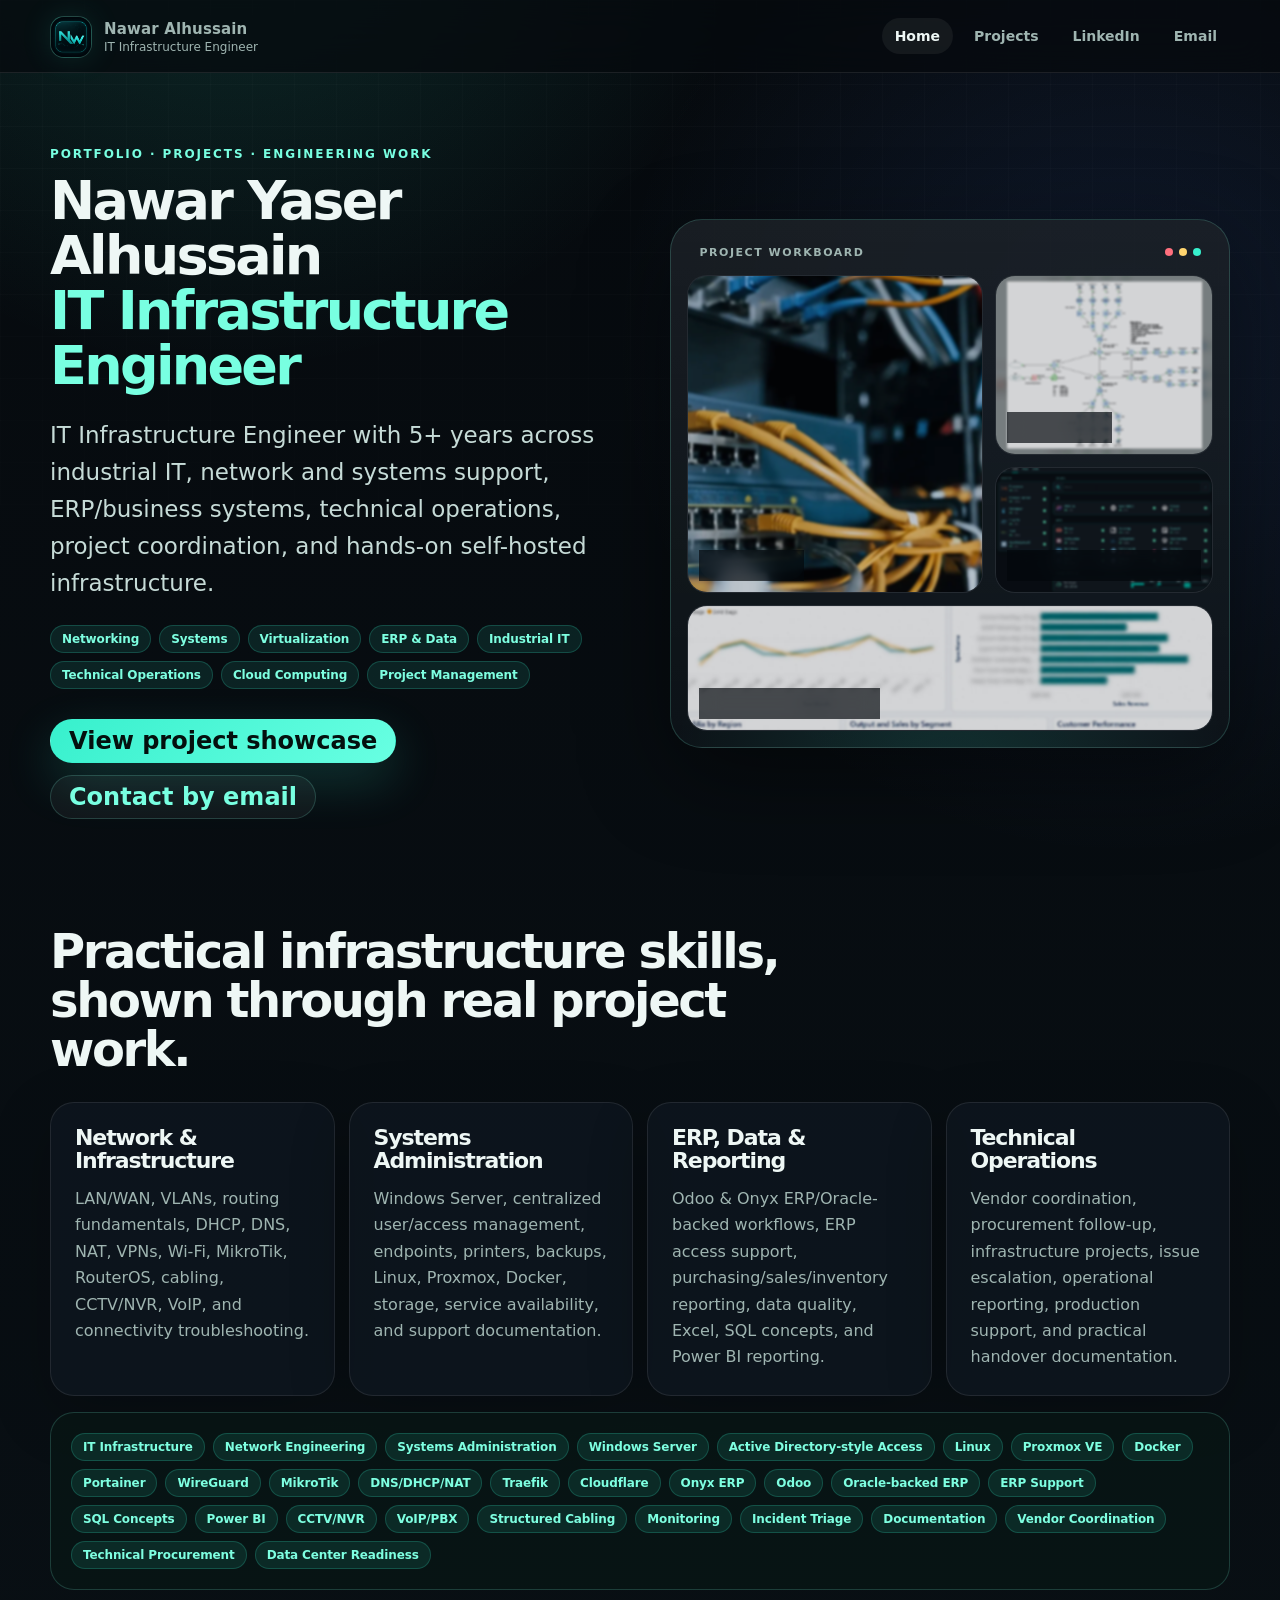
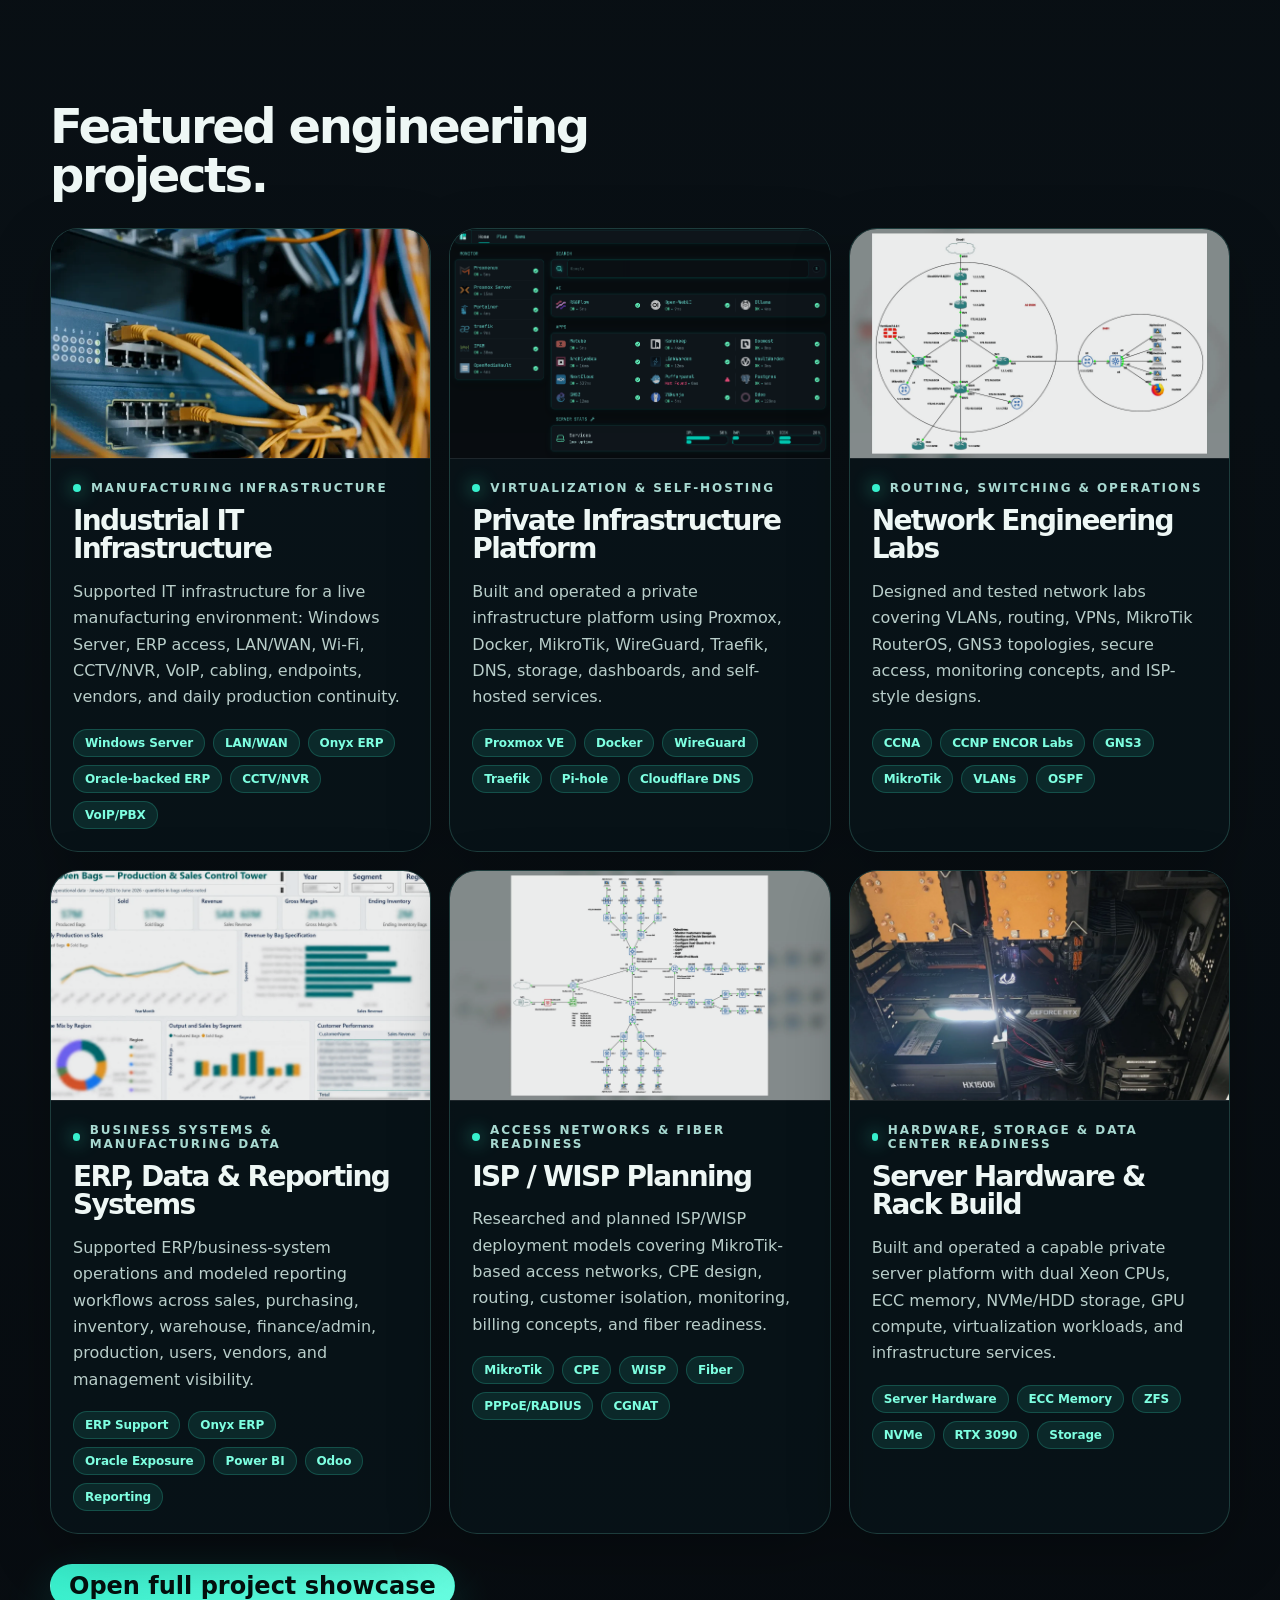
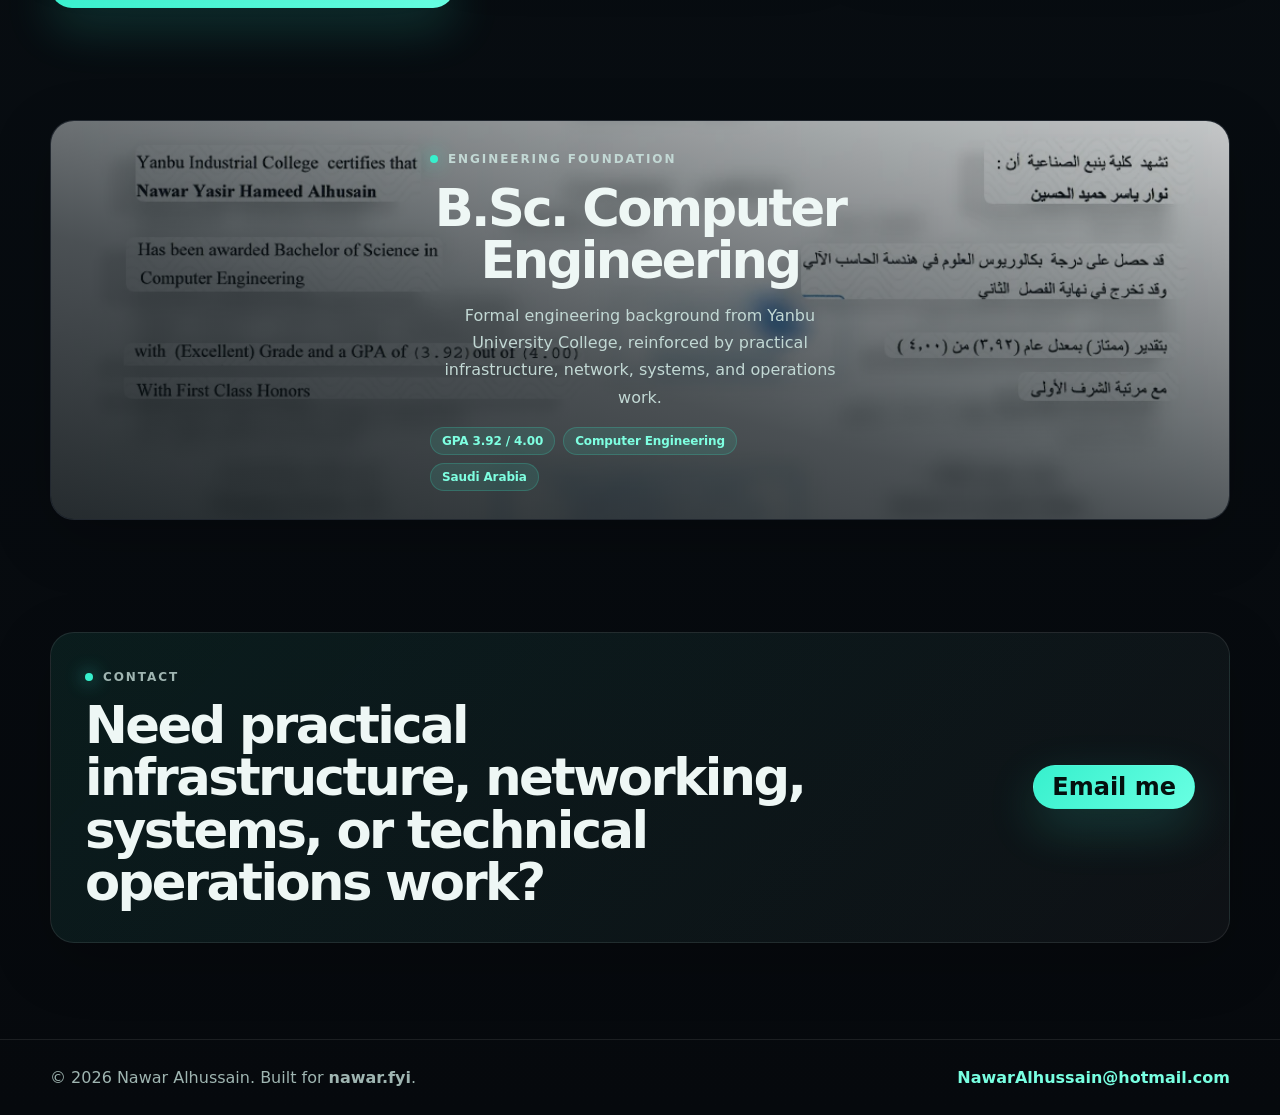
==== commit 21ce4f17: "Update index.html" ====
--- a/index.html
+++ b/index.html
@@ -22,6 +22,7 @@
       <nav class="nav-links" aria-label="Main navigation">
         <a class="active" href="index.html">Home</a>
         <a href="projects.html">Projects</a>
+        <a href="https://www.linkedin.com/in/nawaralhussain" target="_blank" rel="noopener noreferrer">LinkedIn</a>
         <a data-mailto href="mailto:NawarAlhussain@hotmail.com">Email</a>
       </nav>
     </div>
--- a/assets/css/styles.css
+++ b/assets/css/styles.css
@@ -128,7 +128,7 @@
   background: rgba(255, 255, 255, 0.045);
   color: var(--text);
   font-weight: 900;
-  font-size: 14px;
+  font-size: 24px;
   box-shadow: none;
   transition: transform 160ms ease, border-color 160ms ease, background 160ms ease;
 }
@@ -164,7 +164,7 @@
 h1, h2, h3 { margin: 0; line-height: 1.02; letter-spacing: -0.05em; }
 
 .hero h1 {
-  font-size: clamp(54px, 8vw, 60px);
+  font-size: clamp(54px, 8vw, 50px);
   max-width: 820px;
 }
 
@@ -300,7 +300,7 @@
 }
 
 .section-header h2 {
-  font-size: clamp(34px, 4.3vw, 58px);
+  font-size: clamp(34px, 4.3vw, 48px);
   max-width: 760px;
 }
 
@@ -443,7 +443,7 @@
 .page-hero {
   padding: 70px 0 26px;
 }
-.page-hero h1 { font-size: clamp(48px, 7vw, 92px); max-width: 980px; }
+.page-hero h1 { font-size: clamp(48px, 7vw, 52px); max-width: 980px; }
 .page-hero p { color: #c5dbd8; max-width: 780px; line-height: 1.7; font-size: 20px; }
 
 .project-workbench {
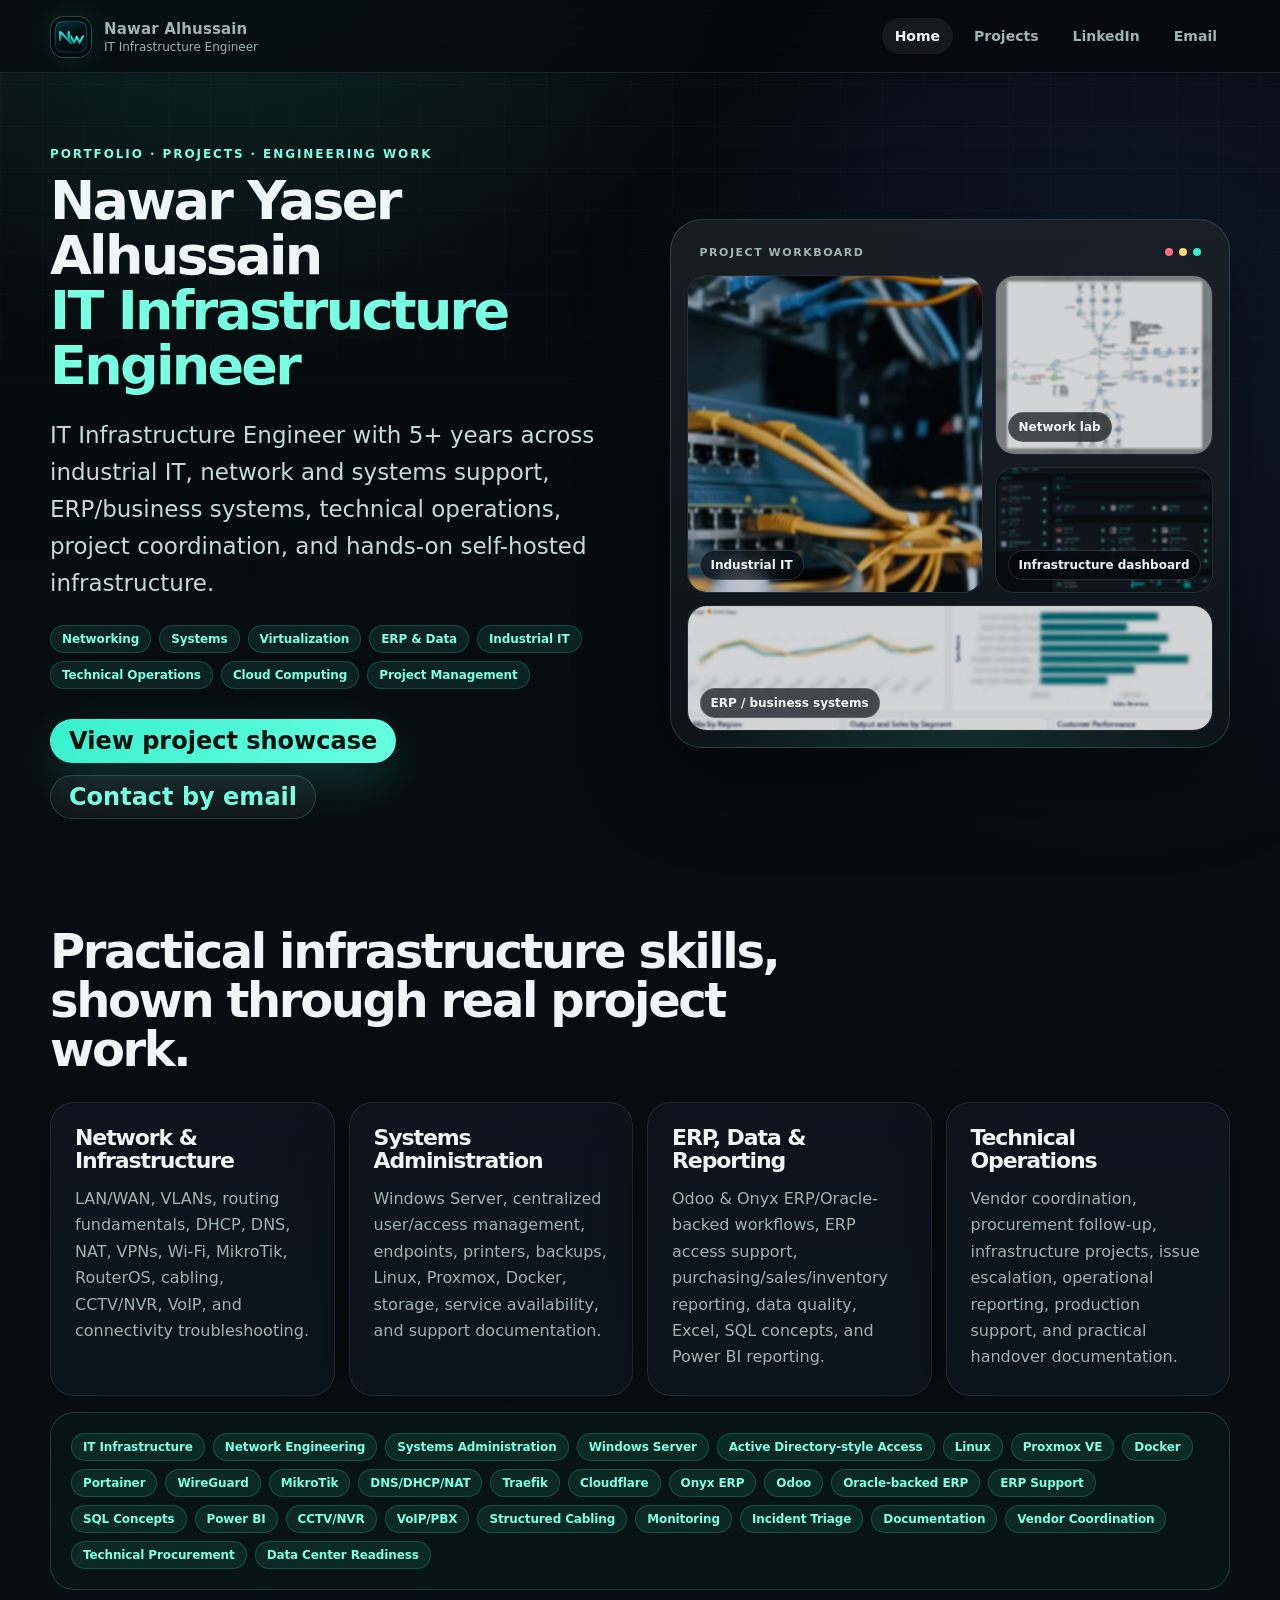
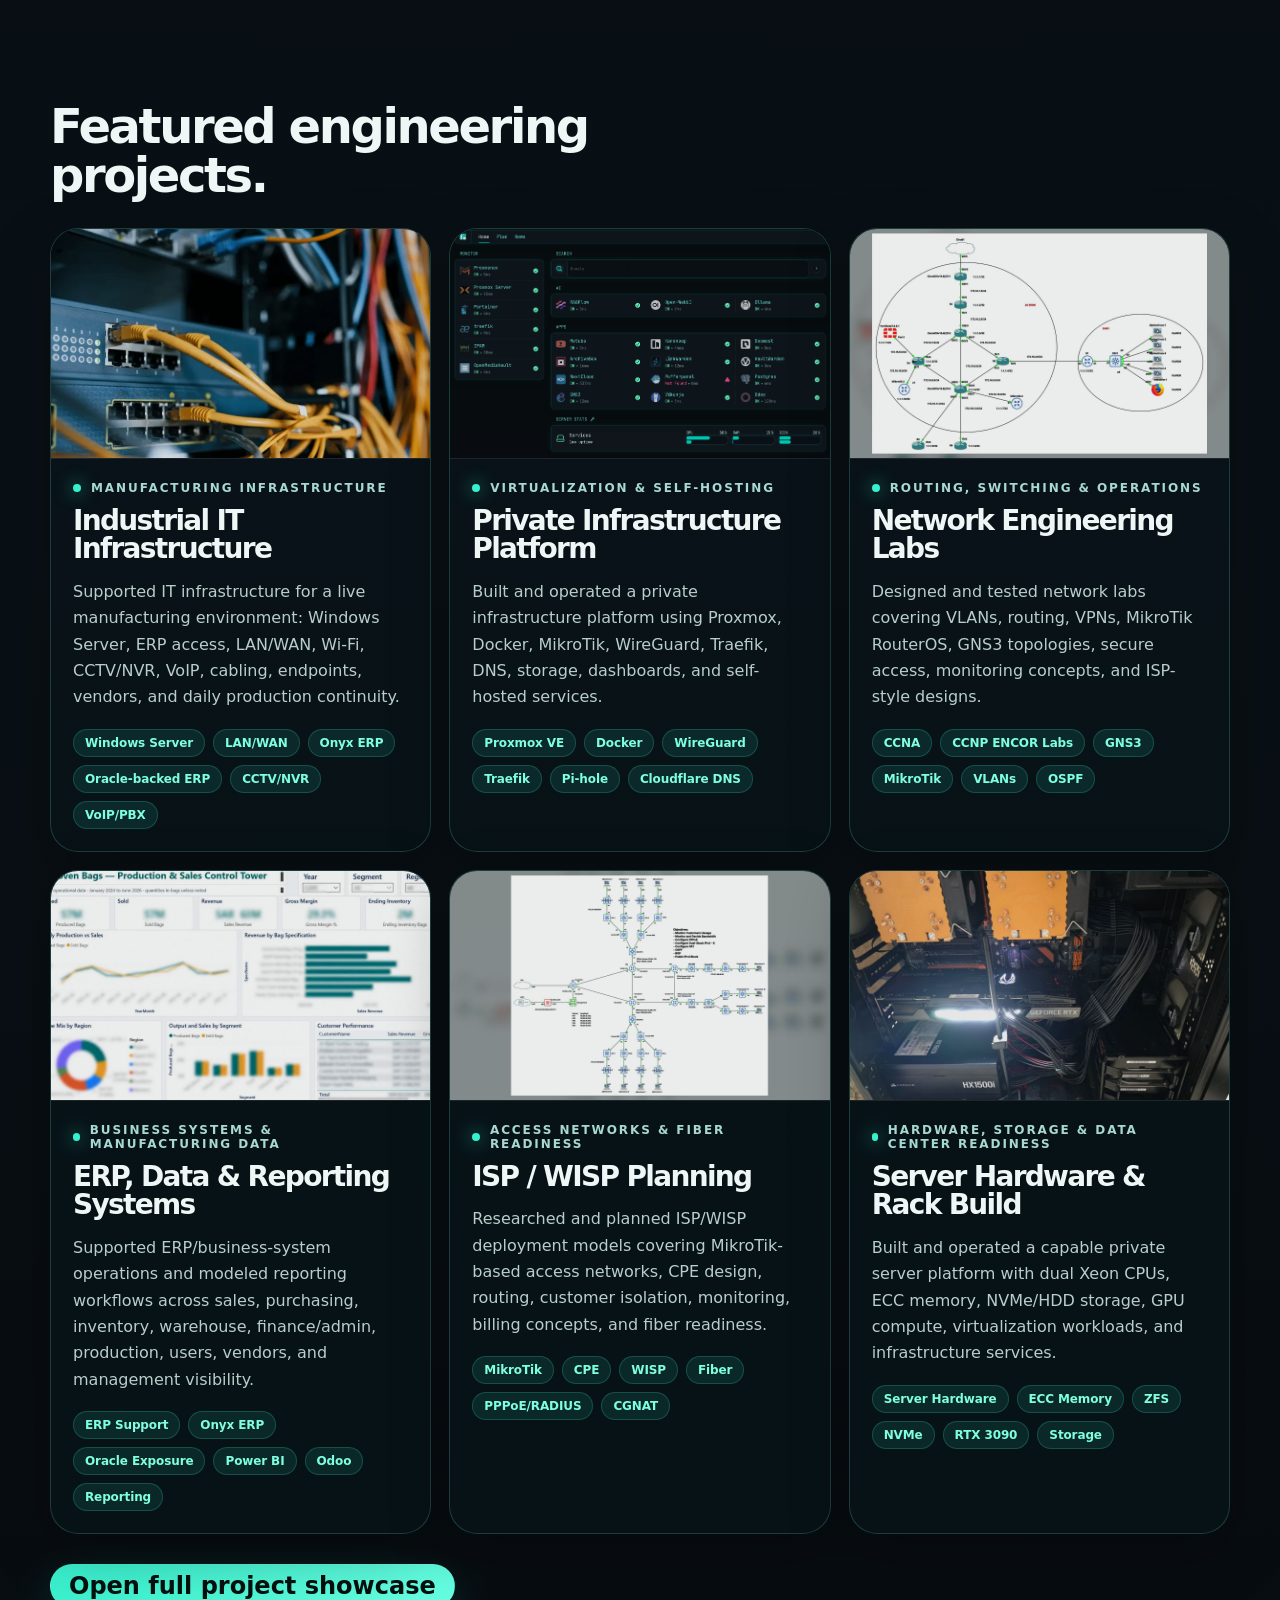
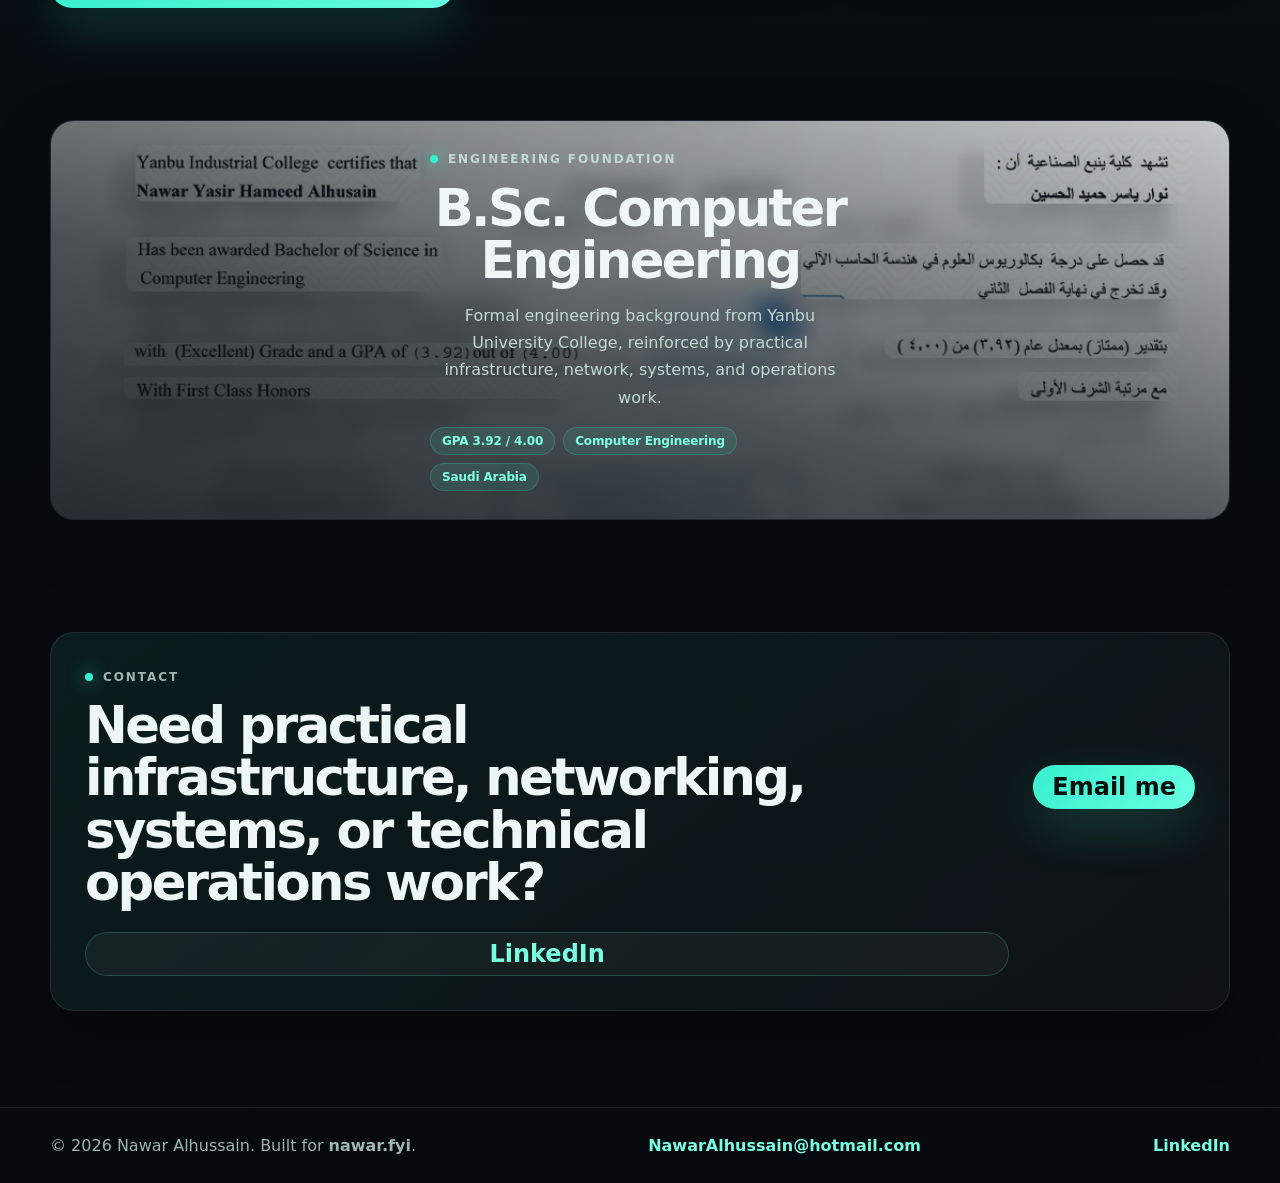
==== commit 52f39cbf: "Update index.html" ====
--- a/index.html
+++ b/index.html
@@ -119,6 +119,7 @@
           <h2>Need practical infrastructure, networking, systems, or technical operations work?</h2>
         </div>
         <a class="button primary" data-mailto href="mailto:NawarAlhussain@hotmail.com">Email me</a>
+        <a class="button ghost" href="https://www.linkedin.com/in/nawaralhussain" target="_blank" rel="noopener noreferrer">LinkedIn</a>
       </div>
     </section>
   </main>
@@ -127,6 +128,7 @@
     <div class="container footer-row">
       <span>© 2026 <span data-site-name>Nawar Alhussain</span>. Built for <strong>nawar.fyi</strong>.</span>
       <a data-mailto data-site-email href="mailto:NawarAlhussain@hotmail.com">NawarAlhussain@hotmail.com</a>
+      <a href="https://www.linkedin.com/in/nawaralhussain" target="_blank" rel="noopener noreferrer">LinkedIn</a>
     </div>
   </footer>
 
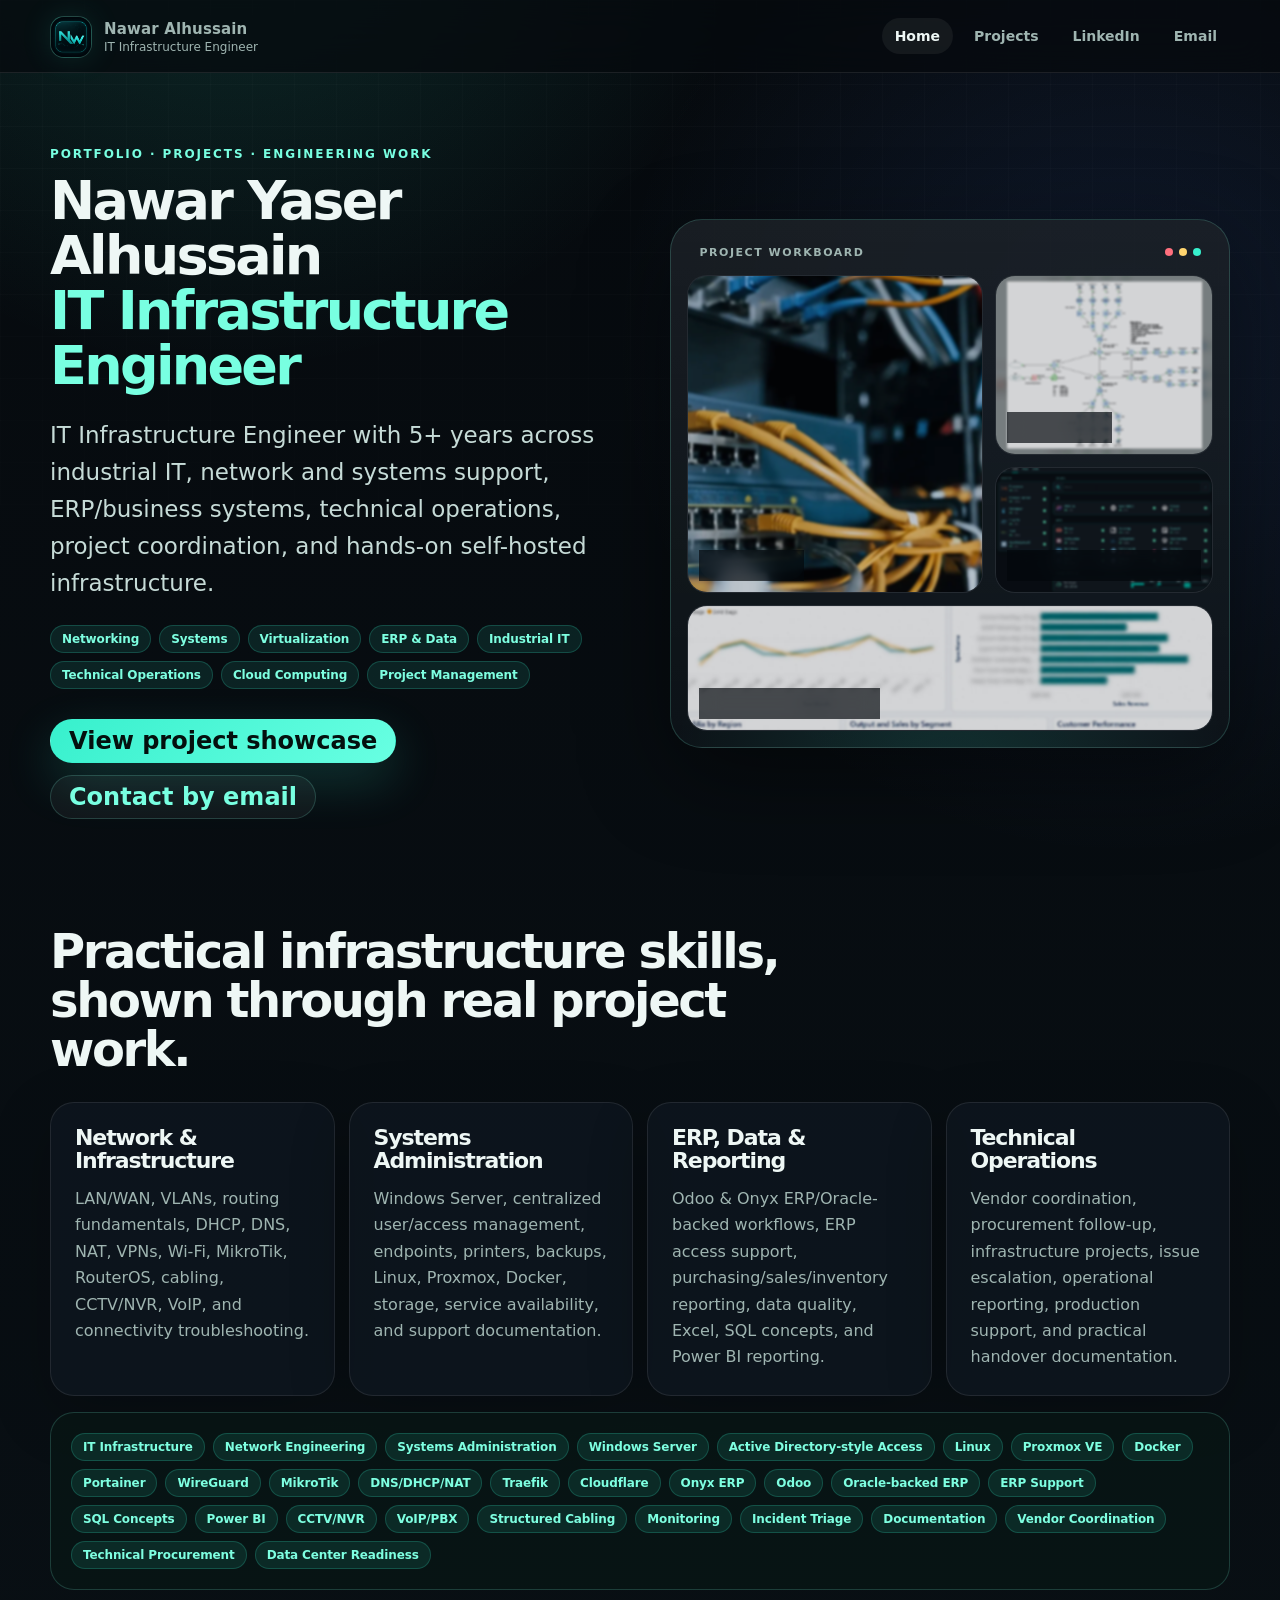
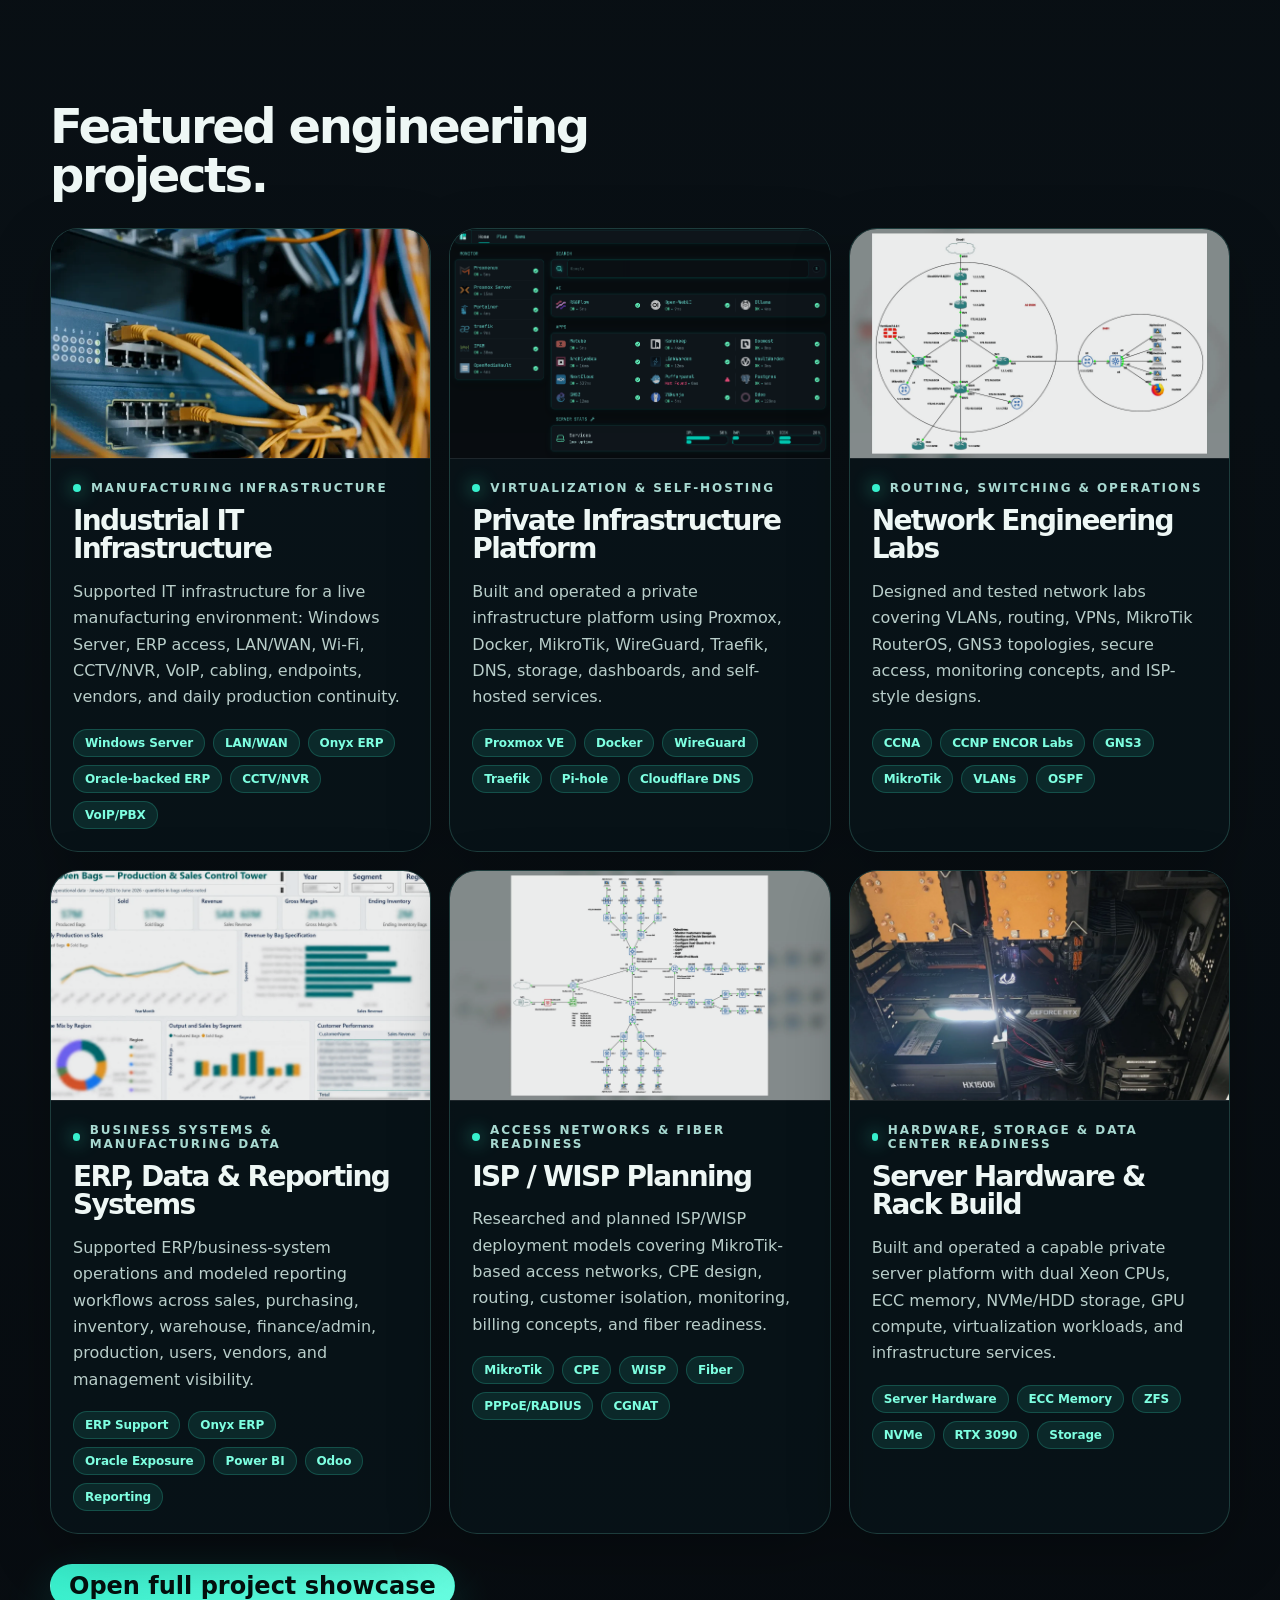
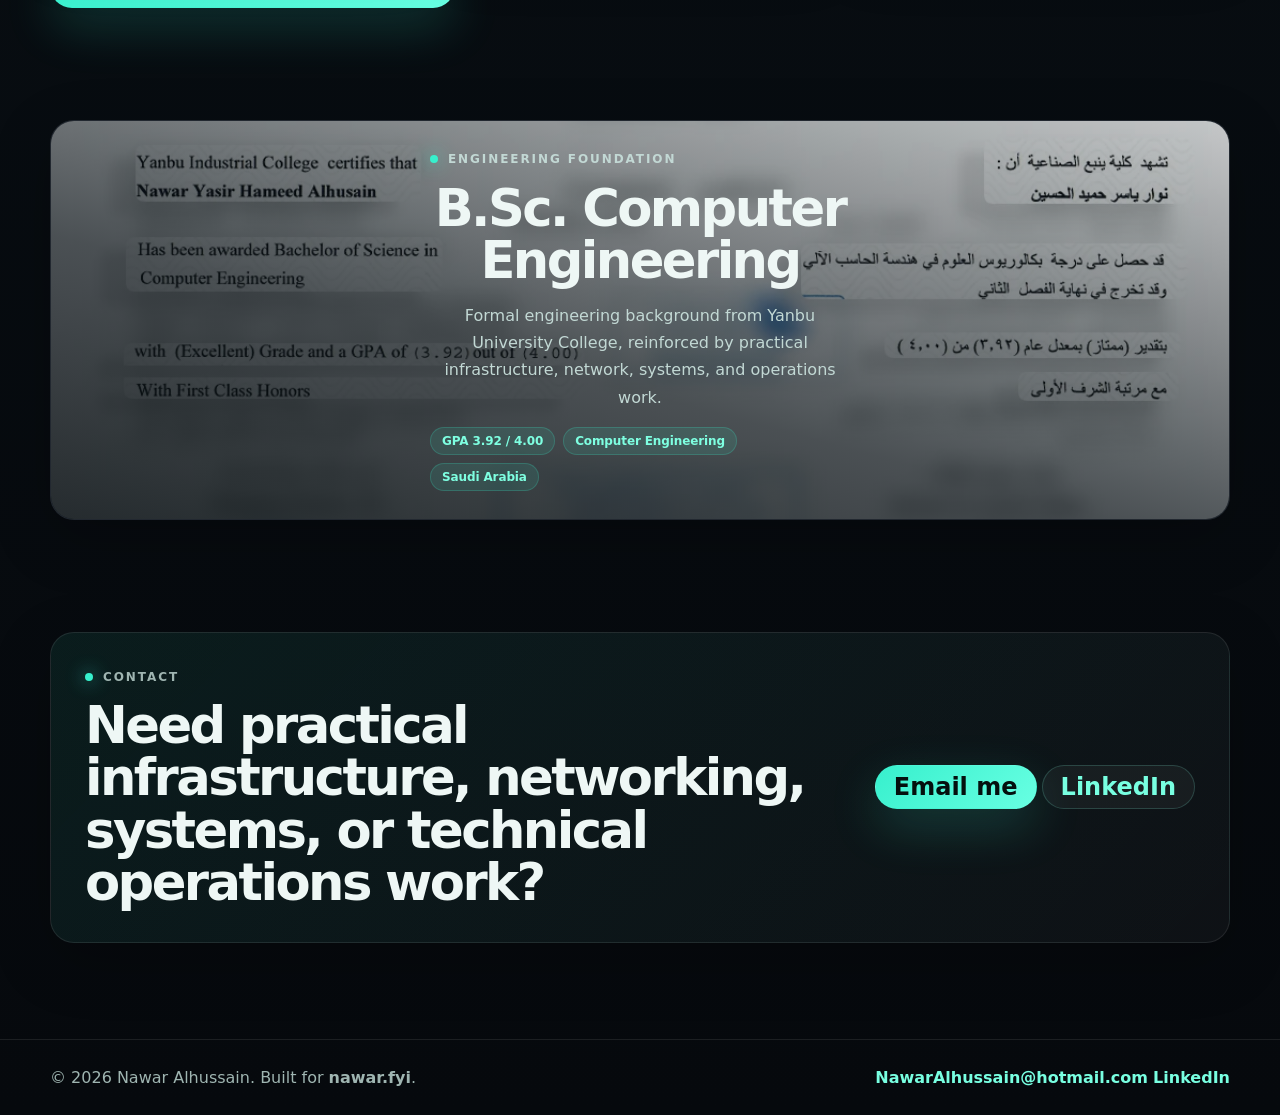
==== commit a4257244: "Update index.html" ====
--- a/index.html
+++ b/index.html
@@ -118,8 +118,10 @@
           <p class="eyebrow"><span></span>Contact</p>
           <h2>Need practical infrastructure, networking, systems, or technical operations work?</h2>
         </div>
-        <a class="button primary" data-mailto href="mailto:NawarAlhussain@hotmail.com">Email me</a>
-        <a class="button ghost" href="https://www.linkedin.com/in/nawaralhussain" target="_blank" rel="noopener noreferrer">LinkedIn</a>
+        <div class="contact-actions">
+          <a class="button primary" data-mailto href="mailto:NawarAlhussain@hotmail.com">Email me</a>
+          <a class="button ghost" href="https://www.linkedin.com/in/nawaralhussain" target="_blank" rel="noopener noreferrer">LinkedIn</a>
+        </div>
       </div>
     </section>
   </main>
@@ -127,10 +129,13 @@
   <footer class="site-footer">
     <div class="container footer-row">
       <span>© 2026 <span data-site-name>Nawar Alhussain</span>. Built for <strong>nawar.fyi</strong>.</span>
-      <a data-mailto data-site-email href="mailto:NawarAlhussain@hotmail.com">NawarAlhussain@hotmail.com</a>
-      <a href="https://www.linkedin.com/in/nawaralhussain" target="_blank" rel="noopener noreferrer">LinkedIn</a>
+      <span class="footer-links">
+        <a data-mailto data-site-email href="mailto:NawarAlhussain@hotmail.com">NawarAlhussain@hotmail.com</a>
+        <a href="https://www.linkedin.com/in/nawaralhussain" target="_blank" rel="noopener noreferrer">LinkedIn</a>
+      </span>
     </div>
   </footer>
+
 
   <script src="assets/js/site-data.js"></script>
   <script src="assets/js/app.js"></script>
